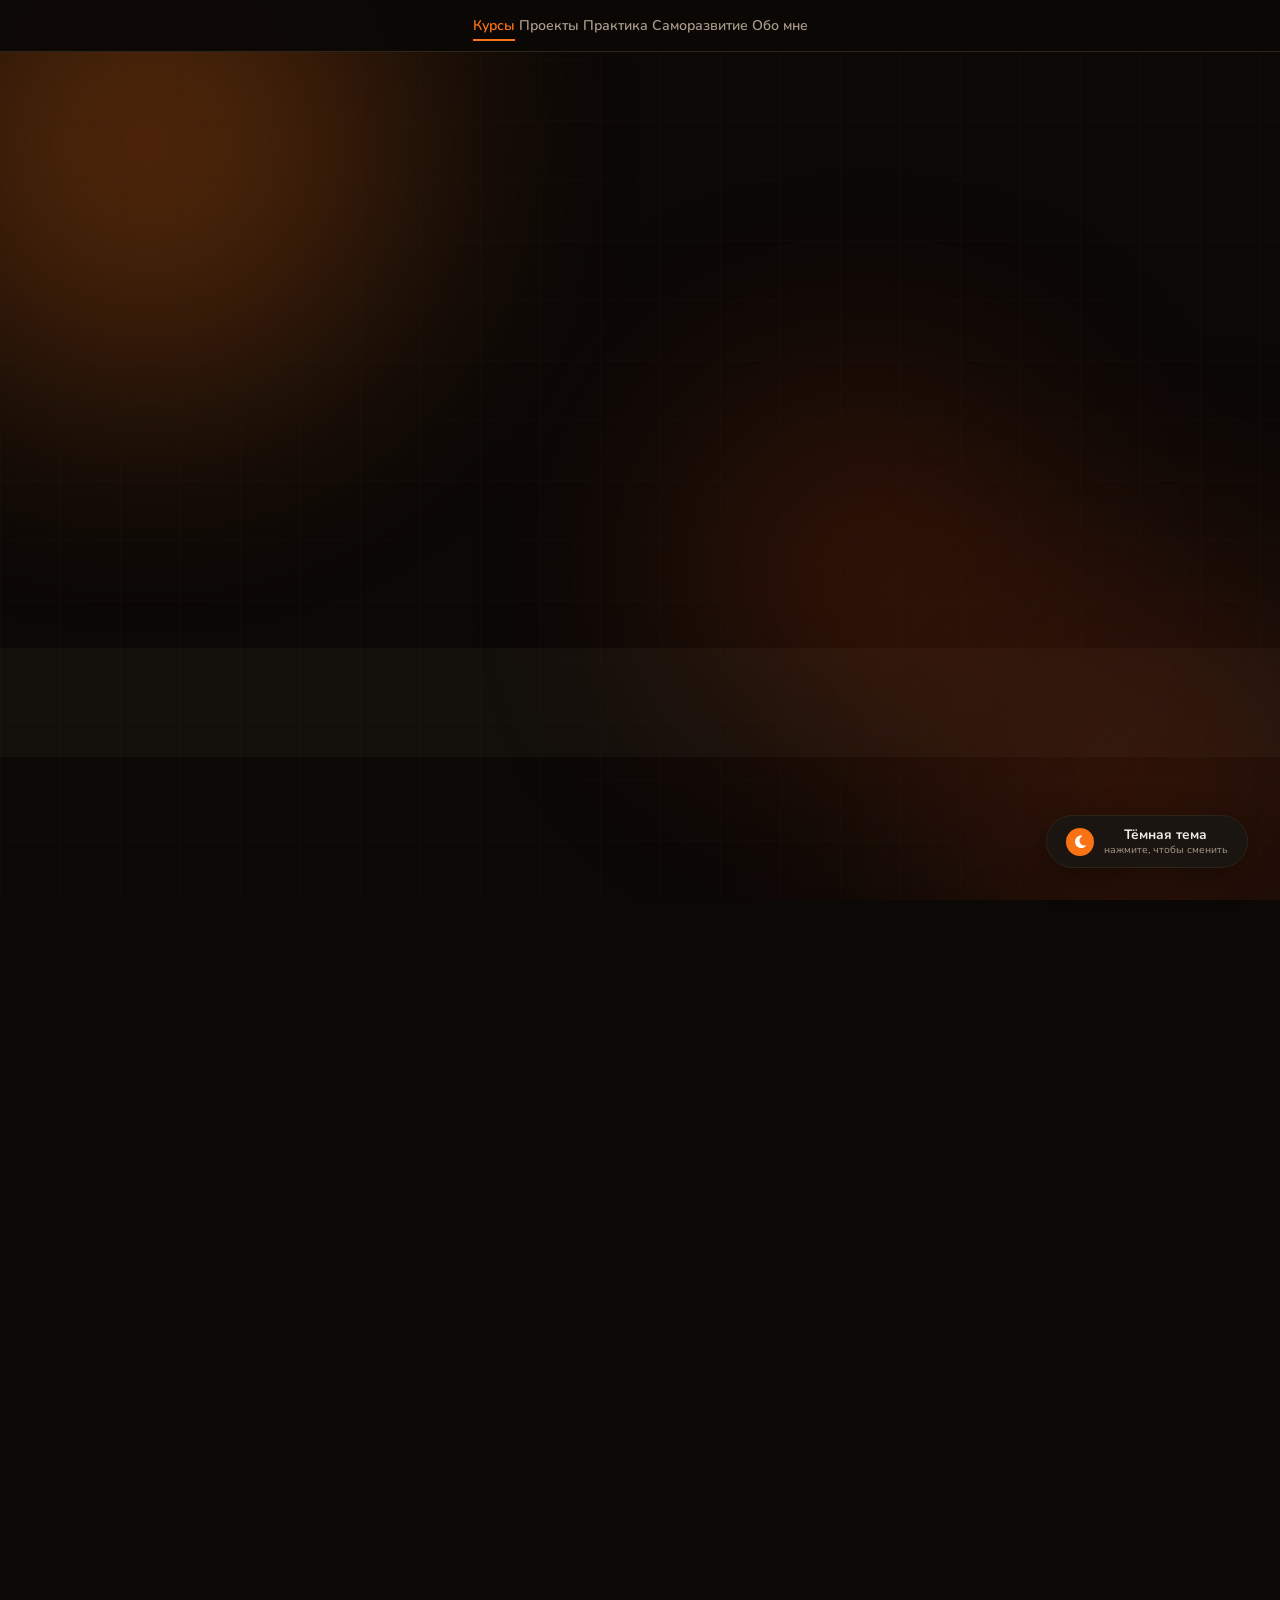
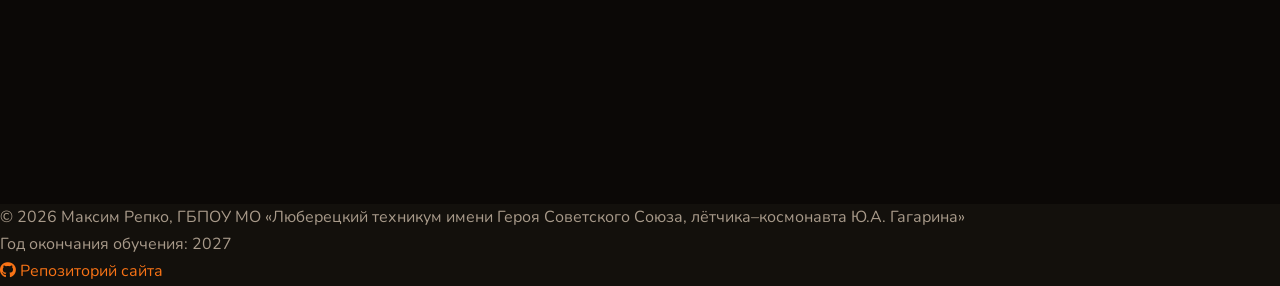
==== index.html @ 575819b9 "website data added idk" ====
<!doctype html>
<html lang="ru" data-theme="dark">
    <head>
        <meta charset="UTF-8" />
        <meta name="viewport" content="width=device-width, initial-scale=1.0" />
        <title>Максим Репко — Программист | Портфолио</title>
        <meta
            name="description"
            content="Портфолио студента-программиста Репко Максима. C/C++, Python, Java, Haxe, SQL, Docker. Проекты, курсы, практика, саморазвитие."
        />
        <link rel="preconnect" href="https://fonts.googleapis.com" />
        <link
            href="https://fonts.googleapis.com/css2?family=JetBrains+Mono:wght@400;700&family=Nunito:wght@300;400;600;700;900&display=swap"
            rel="stylesheet"
        />
        <link
            rel="stylesheet"
            href="https://cdnjs.cloudflare.com/ajax/libs/font-awesome/6.5.1/css/all.min.css"
        />
        <link href="website-data/css/styles.css" rel="stylesheet" />
        <script src="https://cdn.tailwindcss.com"></script>
        <script>
            tailwind.config = {
                theme: {
                    extend: {
                        fontFamily: {
                            display: ["Nunito", "sans-serif"],
                            mono: ["JetBrains Mono", "monospace"],
                        },
                    },
                },
            };
        </script>
        <script defer src="Website-data/js/script.js"></script>
    </head>
    <body>
        <div class="bg-blobs">
            <div class="blob"></div>
            <div class="blob"></div>
            <div class="blob"></div>
        </div>
        <div class="grid-pattern"></div>

        <button class="theme-fab" id="themeFab" aria-label="Переключить тему">
            <span class="theme-icon" id="themeIcon"
                ><i class="fa-solid fa-moon"></i
            ></span>
            <span class="theme-label">
                Тёмная тема
                <span class="theme-label-small" id="themeHint"
                    >нажмите, чтобы сменить</span
                >
            </span>
        </button>

        <button class="hamburger" id="hamburger" aria-label="Открыть меню">
            <span></span><span></span><span></span>
        </button>

        <div class="mobile-menu-overlay" id="menuOverlay"></div>

        <div class="mobile-menu" id="mobileMenu">
            <a
                href="#courses"
                class="mobile-nav-link active"
                data-section="courses"
                >Курсы</a
            >
            <a href="#projects" class="mobile-nav-link" data-section="projects"
                >Проекты</a
            >
            <a href="#practice" class="mobile-nav-link" data-section="practice"
                >Практика</a
            >
            <a href="#selfdev" class="mobile-nav-link" data-section="selfdev"
                >Саморазвитие</a
            >
            <a href="#about" class="mobile-nav-link" data-section="about"
                >Обо мне</a
            >
        </div>

        <nav class="navbar" id="navbar">
            <div class="navbar-inner">
                <div class="flex gap-8" id="navLinks">
                    <a
                        href="#courses"
                        class="nav-link active"
                        data-section="courses"
                        >Курсы</a
                    >
                    <a href="#projects" class="nav-link" data-section="projects"
                        >Проекты</a
                    >
                    <a href="#practice" class="nav-link" data-section="practice"
                        >Практика</a
                    >
                    <a href="#selfdev" class="nav-link" data-section="selfdev"
                        >Саморазвитие</a
                    >
                    <a href="#about" class="nav-link" data-section="about"
                        >Обо мне</a
                    >
                </div>
            </div>
        </nav>

        <header class="hero-section" id="heroSection">
            <div
                class="max-w-6xl mx-auto px-4 pt-16 pb-20 flex flex-col md:flex-row items-center gap-10"
            >
                <div class="fade-up flex-shrink-0">
                    <div class="avatar-ring">
                        <img
                            src="website-data/images/chud.jpg"
                            alt="Максим Репко"
                            loading="lazy"
                        />
                    </div>
                </div>
                <div class="flex-1 text-center md:text-left">
                    <h1 class="hero-title fade-up fade-up-d1"
                        <br />Максим Юрьевич<br />Репко
                    </h1>
                    <p class="hero-spec mt-3 fade-up fade-up-d2">
                        C/C++ &bull; Python &bull; Java &bull; Haxe &bull; SQL
                        &bull; Docker
                    </p>
                    <p class="hero-pitch mt-4 fade-up fade-up-d3">
                        Разрабатываю производительные кроссплатформенные приложения, игры, инструменты для разработки и повышения продуктивности, а также веб-сайты.
                    </p>
                    <div
                        class="flex flex-wrap gap-4 mt-6 justify-center md:justify-start fade-up fade-up-d4"
                    >
                        <a href="#projects" class="btn-accent"
                            ><i class="fa-solid fa-code"></i> Смотреть
                            проекты</a
                        >
                        <a href="#selfdev" class="btn-outline"
                            ><i class="fa-solid fa-road"></i> Изучить навыки</a
                        >
                    </div>
                </div>
            </div>
        </header>

        <main class="relative z-10">
            <section id="courses" class="max-w-6xl mx-auto px-4 py-20">
                <h2 class="section-title fade-up">Курсы и сертификаты</h2>
                <p class="section-sub fade-up">
                    Пройденные образовательные программы и полученные навыки
                </p>
                <div
                    class="flex flex-wrap gap-2 mt-8 mb-8 fade-up"
                    id="courseFilters"
                ></div>
                <div
                    class="grid grid-cols-1 sm:grid-cols-2 lg:grid-cols-3 gap-6"
                    id="coursesGrid"
                ></div>
            </section>

            <section id="projects" class="py-20" style="background: var(--bg2)">
                <div class="max-w-6xl mx-auto px-4">
                    <h2 class="section-title fade-up">Проекты</h2>
                    <p class="section-sub fade-up">
                        Учебные и практические проекты, сгруппированные по
                        междисциплинарным курсам
                    </p>
                    <div id="projectsContainer" class="mt-12"></div>
                </div>
            </section>

            <section id="practice" class="max-w-6xl mx-auto px-4 py-20">
                <h2 class="section-title fade-up">Практика</h2>
                <p class="section-sub fade-up">
                    Коммерческий опыт и производственная практика
                </p>
                <div class="mt-10 grid gap-8">
                    <div class="card p-6 fade-up">
                        <div class="flex items-center gap-3 mb-4">
                            <div
                                class="w-10 h-10 rounded-lg flex items-center justify-center"
                                style="background: var(--glow)"
                            >
                                <i
                                    class="fa-solid fa-money-bill-trend-up"
                                    style="color: var(--accent)"
                                ></i>
                            </div>
                            <h3 class="text-lg font-bold">
                                Коммерческие проекты
                            </h3>
                        </div>
                        <p
                            style="color: var(--fg2)"
                            class="text-sm leading-relaxed"
                        >
                            Участие в разработке для небольших
                            заказчиков: автоматизация, создание простых веб-сайтов,
                            решение проблем в существующих проектах.
                        </p>
                    </div>
                    <div class="novella-card fade-up">
                        <div class="relative z-10">
                            <div class="flex items-center gap-3 mb-4">
                                <div
                                    class="w-10 h-10 rounded-lg flex items-center justify-center"
                                    style="background: var(--glow)"
                                >
                                    <i
                                        class="fa-solid fa-book-open"
                                        style="color: var(--accent)"
                                    ></i>
                                </div>
                                <h3 class="text-lg font-bold">
                                    Производственная практика
                                </h3>
                            </div>
                            <p
                                style="color: var(--fg2)"
                                class="text-sm leading-relaxed mb-4"
                            >
                                Мне тут лгать, или правду говорить что я
                                по 5 и более часов бумажки перебирал???
                            </p>
                            <div class="flex flex-wrap gap-2 mb-5">
                                <span class="tool-tag">Docker</span
                                ><span class="tool-tag">Linux</span
                                ><span class="tool-tag">Python</span
                                ><span class="tool-tag">SQL</span
                                ><span class="tool-tag">Git</span
                                ><span class="tool-tag">systemd</span>
                            </div>
                            <div
                                class="grid grid-cols-2 sm:grid-cols-4 gap-3 mb-6"
                            >
                                <img
                                    src="website-data/images/leak.jpg"
                                    alt="Практика — фото 1"
                                    class="rounded-lg w-full aspect-video object-cover border"
                                    style="border-color: var(--border)"
                                    loading="lazy"
                                />
                                <img
                                    src="website-data/images/leak.jpg"
                                    alt="Практика — фото 2"
                                    class="rounded-lg w-full aspect-video object-cover border"
                                    style="border-color: var(--border)"
                                    loading="lazy"
                                />
                                <img
                                    src="website-data/images/leak.jpg"
                                    alt="Практика — фото 3"
                                    class="rounded-lg w-full aspect-video object-cover border"
                                    style="border-color: var(--border)"
                                    loading="lazy"
                                />
                                <img
                                    src="website-data/images/leak.jpg"
                                    alt="Практика — фото 4"
                                    class="rounded-lg w-full aspect-video object-cover border"
                                    style="border-color: var(--border)"
                                    loading="lazy"
                                />
                            </div>
                            <div
                                class="p-4 rounded-xl mb-5"
                                style="
                                    background: var(--bg);
                                    border: 1px solid var(--border);
                                "
                            >
                                <h4 class="font-bold text-sm mb-2">
                                    <i
                                        class="fa-solid fa-lightbulb mr-2"
                                        style="color: var(--accent)"
                                    ></i
                                    >Рефлексия
                                </h4>
                                <p
                                    style="color: var(--fg2)"
                                    class="text-sm leading-relaxed"
                                >
                                    Я хрен его знает что мне делать с этим чудом
                                </p>
                            </div>
                            <a
                                href="#"
                                class="btn-accent"
                                onclick="
                                    showToast(
                                        'Ссылка на интерактивную новеллу будет доступна после публикации',
                                    );
                                    return false;
                                "
                            >
                                <i class="fa-solid fa-gamepad"></i> Открыть
                                интерактивную новеллу
                            </a>
                        </div>
                    </div>
                </div>
            </section>

            <section id="selfdev" class="py-20" style="background: var(--bg2)">
                <div class="max-w-6xl mx-auto px-4">
                    <h2 class="section-title fade-up">Саморазвитие</h2>
                    <p class="section-sub fade-up">
                        Направления развития и изученные технологии
                    </p>
                    <div
                        class="mt-8 grid grid-cols-1 md:grid-cols-2 lg:grid-cols-3 gap-8"
                        id="roadmapGrid"
                    ></div>
                    <div class="mt-20">
                        <h3 class="text-xl font-bold fade-up mb-2">
                            Жизненный цикл разработки ПО (SDLC)
                        </h3>
                        <p
                            class="text-sm mb-8 fade-up"
                            style="color: var(--fg2)"
                        >
                            Нажмите на этап, чтобы увидеть описание и
                            используемые инструменты
                        </p>
                        <div class="sdlc-timeline" id="sdlcTimeline"></div>
                    </div>
                </div>
            </section>

            <section id="about" class="max-w-6xl mx-auto px-4 py-20">
                <h2 class="section-title fade-up">Обо мне</h2>
                <p class="section-sub fade-up">
                    Профессиональная биография и контакты
                </p>
                <div class="mt-10 grid grid-cols-1 lg:grid-cols-3 gap-8">
                    <div class="lg:col-span-2 card p-6 fade-up">
                        <h3 class="font-bold text-lg mb-4">
                            <i
                                class="fa-solid fa-user-graduate mr-2"
                                style="color: var(--accent)"
                            ></i
                            >Биография
                        </h3>
                        <p
                            style="color: var(--fg2)"
                            class="text-sm leading-relaxed mb-4"
                        >
                            Учусь в ГБПОУ МО «Люберецкий техникум имени Героя
                            Советского Союза, лётчика–космонавта Ю.А. Гагарина»
                            по специальности 09.02.07 «Информационные системы и
                            программирование». Ожидаемый год окончания — 2027.
                        </p>
                        <p
                            style="color: var(--fg2)"
                            class="text-sm leading-relaxed mb-4"
                        >
                            В основном занимаюсь системным программированием,
                            созданем интерфейсов, автоматизацей, разработкой игр,
                            и созданием модификаций для игр.
                            Основная ОС Windows, но имеется опыт использования ОС на
                            базе ядра Linux, опыт разработки для отечестванных и иностранных
                            дистрибутивов ОС Linux, а также опыт разработки для ОС Android.
                        </p>
                    </div>
                    <div class="flex flex-col gap-3 fade-up">
                        <a
                            href="https://github.com/kireeshki"
                            target="_blank"
                            rel="noopener"
                            class="card-interactive p-4 flex items-center gap-3"
                        >
                            <i
                                class="fa-brands fa-github text-xl"
                                style="color: var(--accent)"
                            ></i>
                            <div>
                                <div class="text-sm font-bold">GitHub</div>
                                <div class="text-xs" style="color: var(--fg2)">
                                    Репозитории и активность
                                </div>
                            </div>
                        </a>
                        <a
                            href="https://t.me/"
                            target="_blank"
                            rel="noopener"
                            class="card-interactive p-4 flex items-center gap-3"
                        >
                            <i
                                class="fa-brands fa-telegram text-xl"
                                style="color: var(--accent)"
                            ></i>
                            <div>
                                <div class="text-sm font-bold">Telegram</div>
                                <div class="text-xs" style="color: var(--fg2)">
                                    По различным вопросам
                                </div>
                            </div>
                        </a>
                    </div>
                </div>
                <div class="mt-8 grid grid-cols-1 md:grid-cols-3 gap-6">
                    <div class="card p-6 fade-up">
                        <h3
                            class="font-bold text-sm mb-4"
                            style="color: var(--accent)"
                        >
                            <i class="fa-solid fa-code mr-2"></i>Языки
                            программирования
                        </h3>
                        <div class="flex flex-wrap gap-2" id="langSkills"></div>
                    </div>
                    <div class="card p-6 fade-up">
                        <h3
                            class="font-bold text-sm mb-4"
                            style="color: var(--accent)"
                        >
                            <i class="fa-solid fa-wrench mr-2"></i>Инструменты
                        </h3>
                        <div class="flex flex-wrap gap-2" id="toolSkills"></div>
                    </div>
                    <div class="card p-6 fade-up">
                        <h3
                            class="font-bold text-sm mb-4"
                            style="color: var(--accent)"
                        >
                            <i class="fa-solid fa-brain mr-2"></i>Soft Skills
                        </h3>
                        <div class="flex flex-wrap gap-2" id="softSkills"></div>
                    </div>
                </div>
            </section>
        </main>

        <footer
            class="relative z-10 border-t"
            style="border-color: var(--border); background: var(--bg2)"
        >
            <div class="max-w-6xl mx-auto px-4 py-8">
                <div
                    class="flex flex-col md:flex-row items-center justify-between gap-4 text-sm"
                    style="color: var(--fg2)"
                >
                    <div class="text-center md:text-left">
                        <p>
                            &copy; 2026 Максим Репко, ГБПОУ МО «Люберецкий
                            техникум имени Героя Советского Союза,
                            лётчика–космонавта Ю.А. Гагарина»
                        </p>
                        <p class="mt-1">Год окончания обучения: 2027</p>
                    </div>
                    <a
                        href="https://github.com/kireeshki/resume"
                        target="_blank"
                        rel="noopener"
                        class="flex items-center gap-2"
                    >
                        <i class="fa-brands fa-github"></i> Репозиторий сайта
                    </a>
                </div>
            </div>
        </footer>

        <div class="modal-overlay" id="certModal">
            <button class="modal-close" aria-label="Закрыть">&times;</button>
            <img id="certModalImg" src="" alt="Сертификат" />
        </div>
        <div class="toast" id="toast"></div>
    </body>
</html>
---- website-data/css/styles.css ----
[data-theme="dark"] {
    --bg: #0b0806;
    --bg2: #13100c;
    --card: #1a1510;
    --card-h: #221b14;
    --border: #2e2418;
    --fg: #f0ebe4;
    --fg2: #a89a8a;
    --accent: #f97316;
    --accent2: #ea580c;
    --accent-dim: #9a3412;
    --glow: rgba(249, 115, 22, 0.1);
    --nav-bg: rgba(11, 8, 6, 0.95);
}
[data-theme="light"] {
    --bg: #faf7f3;
    --bg2: #f0ebe4;
    --card: #ffffff;
    --card-h: #fdf8f3;
    --border: #e0d5c8;
    --fg: #1a1410;
    --fg2: #6b5d4f;
    --accent: #ea580c;
    --accent2: #c2410c;
    --accent-dim: #9a3412;
    --glow: rgba(234, 88, 12, 0.07);
    --nav-bg: rgba(250, 247, 243, 0.96);
}

* {
    margin: 0;
    padding: 0;
    box-sizing: border-box;
}
html {
    scroll-behavior: smooth;
    scroll-padding-top: 52px;
}
body {
    font-family: "Nunito", sans-serif;
    background: var(--bg);
    color: var(--fg);
    overflow-x: hidden;
    line-height: 1.7;
}
::selection {
    background: var(--accent);
    color: #fff;
}
::-webkit-scrollbar {
    width: 8px;
}
::-webkit-scrollbar-track {
    background: var(--bg2);
}
::-webkit-scrollbar-thumb {
    background: var(--accent2);
    border-radius: 4px;
}

.bg-blobs {
    position: fixed;
    inset: 0;
    z-index: 0;
    pointer-events: none;
    overflow: hidden;
}
.bg-blobs .blob {
    position: absolute;
    border-radius: 50%;
    filter: blur(130px);
    opacity: 0.3;
    animation: blobMove 22s ease-in-out infinite alternate;
}
.bg-blobs .blob:nth-child(1) {
    width: 500px;
    height: 500px;
    background: #f97316;
    top: -12%;
    left: -8%;
    animation-duration: 24s;
}
.bg-blobs .blob:nth-child(2) {
    width: 420px;
    height: 420px;
    background: #9a3412;
    bottom: -10%;
    right: -6%;
    animation-duration: 19s;
    animation-delay: -6s;
}
.bg-blobs .blob:nth-child(3) {
    width: 320px;
    height: 320px;
    background: #c2410c;
    top: 45%;
    left: 55%;
    animation-duration: 26s;
    animation-delay: -12s;
}
@keyframes blobMove {
    0% {
        transform: translate(0, 0) scale(1);
    }
    33% {
        transform: translate(55px, -35px) scale(1.08);
    }
    66% {
        transform: translate(-25px, 45px) scale(0.92);
    }
    100% {
        transform: translate(15px, -15px) scale(1.03);
    }
}
.grid-pattern {
    position: fixed;
    inset: 0;
    z-index: 0;
    pointer-events: none;
    background-image:
        linear-gradient(var(--border) 1px, transparent 1px),
        linear-gradient(90deg, var(--border) 1px, transparent 1px);
    background-size: 60px 60px;
    opacity: 0.15;
}

.navbar {
    position: sticky;
    top: 0;
    z-index: 100;
    background: var(--nav-bg);
    backdrop-filter: blur(16px);
    -webkit-backdrop-filter: blur(16px);
    border-bottom: 1px solid var(--border);
    transition: box-shadow 0.3s;
    height: 52px;
}
.navbar.scrolled {
    box-shadow: 0 4px 30px rgba(0, 0, 0, 0.3);
}
.navbar-inner {
    max-width: 72rem;
    margin: 0 auto;
    padding: 0 1rem;
    height: 100%;
    display: flex;
    align-items: center;
    justify-content: center;
}
.nav-link {
    position: relative;
    color: var(--fg2);
    font-weight: 600;
    font-size: 0.88rem;
    text-decoration: none;
    padding: 0.35rem 0;
    transition: color 0.25s;
}
.nav-link::after {
    content: "";
    position: absolute;
    bottom: 0;
    left: 0;
    width: 0;
    height: 2px;
    background: var(--accent);
    transition: width 0.3s;
}
.nav-link:hover,
.nav-link.active {
    color: var(--accent);
}
.nav-link:hover::after,
.nav-link.active::after {
    width: 100%;
}

.hamburger {
    display: none;
    position: fixed;
    top: 0.7rem;
    right: 1rem;
    z-index: 110;
    flex-direction: column;
    gap: 5px;
    cursor: pointer;
    padding: 6px;
    background: var(--card);
    border: 1px solid var(--border);
    border-radius: 8px;
}
.hamburger span {
    display: block;
    width: 20px;
    height: 2px;
    background: var(--fg);
    transition: all 0.3s;
    border-radius: 2px;
}
.hamburger.open span:nth-child(1) {
    transform: rotate(45deg) translate(5px, 5px);
}
.hamburger.open span:nth-child(2) {
    opacity: 0;
}
.hamburger.open span:nth-child(3) {
    transform: rotate(-45deg) translate(5px, -5px);
}

.mobile-menu-overlay {
    display: none;
    position: fixed;
    inset: 0;
    z-index: 105;
    background: rgba(0, 0, 0, 0.6);
    opacity: 0;
    transition: opacity 0.3s;
}
.mobile-menu-overlay.show {
    opacity: 1;
}

.mobile-menu {
    display: none;
    position: fixed;
    top: 0;
    right: 0;
    bottom: 0;
    width: min(280px, 80vw);
    z-index: 108;
    background: var(--bg);
    border-left: 1px solid var(--border);
    padding: 4.5rem 1.5rem 2rem;
    transform: translateX(100%);
    transition: transform 0.35s cubic-bezier(0.4, 0, 0.2, 1);
    overflow-y: auto;
}
.mobile-menu.open {
    transform: translateX(0);
}
.mobile-menu .mobile-nav-link {
    display: block;
    color: var(--fg2);
    font-weight: 700;
    font-size: 1.05rem;
    text-decoration: none;
    padding: 0.75rem 0;
    border-bottom: 1px solid var(--border);
    transition:
        color 0.2s,
        padding-left 0.2s;
}
.mobile-menu .mobile-nav-link:hover,
.mobile-menu .mobile-nav-link.active {
    color: var(--accent);
    padding-left: 0.5rem;
}

@media (max-width: 768px) {
    .navbar {
        height: 0;
        border-bottom: none;
    }
    .navbar-inner {
        display: none;
    }
    .hamburger {
        display: flex;
    }
    .mobile-menu-overlay {
        display: block;
        pointer-events: none;
    }
    .mobile-menu-overlay.show {
        pointer-events: auto;
    }
    .mobile-menu {
        display: block;
    }
    html {
        scroll-padding-top: 0;
    }
}

.hero-section {
    position: relative;
    z-index: 1;
}
.avatar-ring {
    width: 180px;
    height: 180px;
    border-radius: 50%;
    padding: 4px;
    background: conic-gradient(
        var(--accent),
        var(--accent2),
        var(--accent-dim),
        var(--accent)
    );
    box-shadow:
        0 0 40px var(--glow),
        0 0 80px var(--glow);
}
.avatar-ring img {
    width: 100%;
    height: 100%;
    border-radius: 50%;
    object-fit: cover;
    border: 4px solid var(--bg);
}
.hero-title {
    font-size: clamp(2rem, 5vw, 3.5rem);
    font-weight: 900;
    line-height: 1.15;
    letter-spacing: -0.02em;
}
.hero-spec {
    font-family: "JetBrains Mono", monospace;
    font-size: clamp(0.85rem, 2vw, 1.1rem);
    color: var(--accent);
    font-weight: 700;
}
.hero-pitch {
    color: var(--fg2);
    font-size: clamp(0.95rem, 1.8vw, 1.15rem);
    max-width: 680px;
}
.fade-up {
    opacity: 0;
    transform: translateY(30px);
    transition:
        opacity 0.7s ease,
        transform 0.7s ease;
}
.fade-up.visible {
    opacity: 1;
    transform: translateY(0);
}
.fade-up-d1 {
    transition-delay: 0.1s;
}
.fade-up-d2 {
    transition-delay: 0.25s;
}
.fade-up-d3 {
    transition-delay: 0.4s;
}
.fade-up-d4 {
    transition-delay: 0.55s;
}

.btn-accent {
    display: inline-flex;
    align-items: center;
    gap: 0.5rem;
    background: var(--accent);
    color: #fff;
    font-weight: 700;
    padding: 0.75rem 1.75rem;
    border-radius: 10px;
    border: none;
    cursor: pointer;
    font-size: 1rem;
    text-decoration: none;
    transition:
        transform 0.2s,
        box-shadow 0.2s,
        background 0.2s;
    font-family: inherit;
}
.btn-accent:hover {
    transform: translateY(-2px);
    box-shadow: 0 8px 30px rgba(249, 115, 22, 0.35);
    background: var(--accent2);
}
.btn-outline {
    display: inline-flex;
    align-items: center;
    gap: 0.5rem;
    background: transparent;
    color: var(--accent);
    font-weight: 700;
    padding: 0.75rem 1.75rem;
    border-radius: 10px;
    border: 2px solid var(--accent);
    cursor: pointer;
    font-size: 1rem;
    text-decoration: none;
    transition: all 0.2s;
    font-family: inherit;
}
.btn-outline:hover {
    background: var(--accent);
    color: #fff;
    transform: translateY(-2px);
}

.section-title {
    font-size: clamp(1.6rem, 4vw, 2.5rem);
    font-weight: 900;
    position: relative;
    display: inline-block;
}
.section-title::after {
    content: "";
    position: absolute;
    bottom: -6px;
    left: 0;
    width: 60px;
    height: 4px;
    background: var(--accent);
    border-radius: 2px;
}
.section-sub {
    color: var(--fg2);
    font-size: 1.05rem;
    margin-top: 0.75rem;
}

.card {
    background: var(--card);
    border: 1px solid var(--border);
    border-radius: 14px;
    overflow: hidden;
}
.card-interactive {
    background: var(--card);
    border: 1px solid var(--border);
    border-radius: 14px;
    overflow: hidden;
    transition:
        transform 0.3s,
        box-shadow 0.3s,
        border-color 0.3s;
}
.card-interactive:hover {
    transform: translateY(-3px);
    box-shadow: 0 10px 35px rgba(0, 0, 0, 0.22);
    border-color: var(--accent);
}

.filter-btn {
    padding: 0.45rem 1.1rem;
    border-radius: 20px;
    border: 1px solid var(--border);
    background: transparent;
    color: var(--fg2);
    cursor: pointer;
    font-family: inherit;
    font-size: 0.85rem;
    font-weight: 600;
    transition: all 0.25s;
}
.filter-btn:hover {
    border-color: var(--accent);
    color: var(--accent);
}
.filter-btn.active {
    background: var(--accent);
    color: #fff;
    border-color: var(--accent);
}

.mdk-section {
    border-left: 3px solid var(--accent);
    padding-left: 1.25rem;
    margin-bottom: 2.5rem;
}
.mdk-label {
    font-family: "JetBrains Mono", monospace;
    font-size: 0.8rem;
    color: var(--accent);
    font-weight: 700;
    text-transform: uppercase;
    letter-spacing: 0.05em;
    margin-bottom: 0.5rem;
}

.sdlc-timeline {
    position: relative;
    padding-left: 2.5rem;
}
.sdlc-timeline::before {
    content: "";
    position: absolute;
    left: 14px;
    top: 0;
    bottom: 0;
    width: 3px;
    background: linear-gradient(
        to bottom,
        var(--accent),
        var(--accent2),
        var(--accent-dim),
        var(--accent)
    );
    border-radius: 3px;
}
.sdlc-item {
    position: relative;
    margin-bottom: 1.5rem;
}
.sdlc-dot {
    position: absolute;
    left: -2.5rem;
    top: 6px;
    width: 30px;
    height: 30px;
    border-radius: 50%;
    background: var(--bg);
    border: 3px solid var(--accent);
    display: flex;
    align-items: center;
    justify-content: center;
    font-size: 0.7rem;
    color: var(--accent);
    font-weight: 900;
    transition: all 0.3s;
    z-index: 2;
    font-family: "JetBrains Mono", monospace;
}
.sdlc-item:hover .sdlc-dot,
.sdlc-item.open .sdlc-dot {
    background: var(--accent);
    color: #fff;
    transform: scale(1.15);
}
.sdlc-header {
    cursor: pointer;
    padding: 0.75rem 1rem;
    border-radius: 10px;
    background: var(--card);
    border: 1px solid var(--border);
    transition: all 0.25s;
    display: flex;
    align-items: center;
    justify-content: space-between;
}
.sdlc-header:hover,
.sdlc-item.open .sdlc-header {
    border-color: var(--accent);
    background: var(--card-h);
}
.sdlc-header h4 {
    font-size: 1rem;
    font-weight: 700;
}
.sdlc-arrow {
    color: var(--fg2);
    transition: transform 0.3s;
    font-size: 0.8rem;
}
.sdlc-item.open .sdlc-arrow {
    transform: rotate(180deg);
    color: var(--accent);
}
.sdlc-body {
    max-height: 0;
    overflow: hidden;
    transition:
        max-height 0.4s ease,
        padding 0.3s;
    padding: 0 1rem;
}
.sdlc-item.open .sdlc-body {
    max-height: 300px;
    padding: 0.75rem 1rem 0.25rem;
}
.sdlc-body p {
    color: var(--fg2);
    font-size: 0.92rem;
    margin-bottom: 0.6rem;
}
.tool-tag {
    display: inline-block;
    padding: 0.2rem 0.6rem;
    border-radius: 6px;
    background: var(--glow);
    color: var(--accent);
    font-size: 0.78rem;
    font-weight: 600;
    margin: 0.15rem;
    font-family: "JetBrains Mono", monospace;
}

.roadmap-cat {
    margin-bottom: 2rem;
}
.roadmap-cat h4 {
    font-weight: 800;
    font-size: 1.1rem;
    margin-bottom: 0.75rem;
    display: flex;
    align-items: center;
    gap: 0.5rem;
}
.roadmap-cat h4 i {
    color: var(--accent);
}
.skill-row {
    display: flex;
    align-items: center;
    justify-content: space-between;
    padding: 0.5rem 0.75rem;
    border-radius: 8px;
    margin-bottom: 0.35rem;
    border: 1px solid var(--border);
    background: var(--bg2);
    transition: border-color 0.25s;
}
.skill-row:hover {
    border-color: var(--accent);
}
.skill-row-name {
    font-size: 0.88rem;
    font-weight: 600;
}
.level-badge {
    font-size: 0.72rem;
    font-weight: 700;
    padding: 0.15rem 0.6rem;
    border-radius: 5px;
    font-family: "JetBrains Mono", monospace;
    text-transform: uppercase;
    letter-spacing: 0.04em;
    white-space: nowrap;
}
.level-advanced {
    background: var(--accent);
    color: #fff;
}
.level-intermediate {
    background: transparent;
    color: var(--accent);
    border: 1.5px solid var(--accent);
}
.level-basic {
    background: transparent;
    color: var(--fg2);
    border: 1.5px solid var(--border);
}

.theme-fab {
    position: fixed;
    bottom: 2rem;
    right: 2rem;
    z-index: 150;
    display: flex;
    align-items: center;
    gap: 0.6rem;
    padding: 0.65rem 1.2rem;
    border-radius: 50px;
    background: var(--card);
    border: 1.5px solid var(--border);
    color: var(--fg);
    cursor: pointer;
    font-family: "Nunito", sans-serif;
    font-size: 0.85rem;
    font-weight: 700;
    box-shadow: 0 8px 30px rgba(0, 0, 0, 0.35);
    transition: all 0.3s;
    backdrop-filter: blur(12px);
    -webkit-backdrop-filter: blur(12px);
}
.theme-fab:hover {
    border-color: var(--accent);
    box-shadow: 0 8px 30px rgba(249, 115, 22, 0.2);
    transform: translateY(-2px);
}
.theme-fab .theme-icon {
    width: 28px;
    height: 28px;
    border-radius: 50%;
    display: flex;
    align-items: center;
    justify-content: center;
    font-size: 0.9rem;
    transition:
        background 0.3s,
        color 0.3s;
}
[data-theme="dark"] .theme-fab .theme-icon {
    background: var(--accent);
    color: #fff;
}
[data-theme="light"] .theme-fab .theme-icon {
    background: var(--bg2);
    color: var(--accent);
    border: 1.5px solid var(--accent);
}
.theme-fab .theme-label {
    line-height: 1.2;
}
.theme-fab .theme-label-small {
    display: block;
    font-size: 0.65rem;
    font-weight: 400;
    color: var(--fg2);
    margin-top: 1px;
}
.theme-fab::before {
    content: "";
    position: absolute;
    inset: -4px;
    border-radius: 50px;
    border: 2px solid var(--accent);
    opacity: 0;
    animation: fabPulse 2.5s ease-in-out 3;
    pointer-events: none;
}
@keyframes fabPulse {
    0% {
        opacity: 0;
        transform: scale(1);
    }
    50% {
        opacity: 0.5;
        transform: scale(1.06);
    }
    100% {
        opacity: 0;
        transform: scale(1.12);
    }
}

.modal-overlay {
    position: fixed;
    inset: 0;
    z-index: 200;
    background: rgba(0, 0, 0, 0.8);
    display: none;
    align-items: center;
    justify-content: center;
    padding: 1rem;
    backdrop-filter: blur(4px);
}
.modal-overlay.show {
    display: flex;
}
.modal-overlay img {
    max-width: 90vw;
    max-height: 85vh;
    border-radius: 12px;
    box-shadow: 0 20px 60px rgba(0, 0, 0, 0.5);
}
.modal-close {
    position: absolute;
    top: 1rem;
    right: 1.5rem;
    color: #fff;
    font-size: 2rem;
    cursor: pointer;
    background: none;
    border: none;
    transition: transform 0.2s;
}
.modal-close:hover {
    transform: scale(1.2);
}

.novella-card {
    background: linear-gradient(135deg, var(--card) 0%, var(--card-h) 100%);
    border: 1px solid var(--border);
    border-radius: 16px;
    padding: 2rem;
    position: relative;
    overflow: hidden;
}
.novella-card::before {
    content: "";
    position: absolute;
    top: -50%;
    right: -30%;
    width: 300px;
    height: 300px;
    border-radius: 50%;
    background: var(--glow);
    filter: blur(60px);
    pointer-events: none;
}

footer a {
    color: var(--accent);
    text-decoration: none;
    transition: opacity 0.2s;
}
footer a:hover {
    opacity: 0.75;
}

@media (max-width: 640px) {
    .avatar-ring {
        width: 130px;
        height: 130px;
    }
    .sdlc-timeline {
        padding-left: 2rem;
    }
    .sdlc-dot {
        left: -2rem;
        width: 24px;
        height: 24px;
        font-size: 0.6rem;
    }
    .sdlc-timeline::before {
        left: 10px;
    }
    .skill-row {
        flex-direction: column;
        align-items: flex-start;
        gap: 0.3rem;
    }
    .theme-fab {
        bottom: 1.2rem;
        right: 1.2rem;
        padding: 0.55rem 1rem;
    }
    .theme-fab .theme-label {
        display: none;
    }
}

@media (prefers-reduced-motion: reduce) {
    *,
    *::before,
    *::after {
        animation-duration: 0.01ms !important;
        transition-duration: 0.01ms !important;
    }
}

.project-media {
    width: 100%;
    aspect-ratio: 16/9;
    object-fit: cover;
    background: var(--bg2);
}
.cert-thumb {
    width: 100%;
    aspect-ratio: 3/2;
    object-fit: cover;
    border-radius: 8px;
    cursor: pointer;
    border: 1px solid var(--border);
    transition: border-color 0.3s;
}
.cert-thumb:hover {
    border-color: var(--accent);
}

.toast {
    position: fixed;
    bottom: 2rem;
    right: 2rem;
    z-index: 300;
    background: var(--card);
    border: 1px solid var(--accent);
    color: var(--fg);
    padding: 0.75rem 1.25rem;
    border-radius: 10px;
    font-size: 0.9rem;
    font-weight: 600;
    box-shadow: 0 8px 30px rgba(0, 0, 0, 0.3);
    transform: translateY(100px);
    opacity: 0;
    transition: all 0.4s ease;
}
.toast.show {
    transform: translateY(0);
    opacity: 1;
}

.course-desc {
    color: var(--fg2);
    font-size: 0.88rem;
    line-height: 1.6;
}
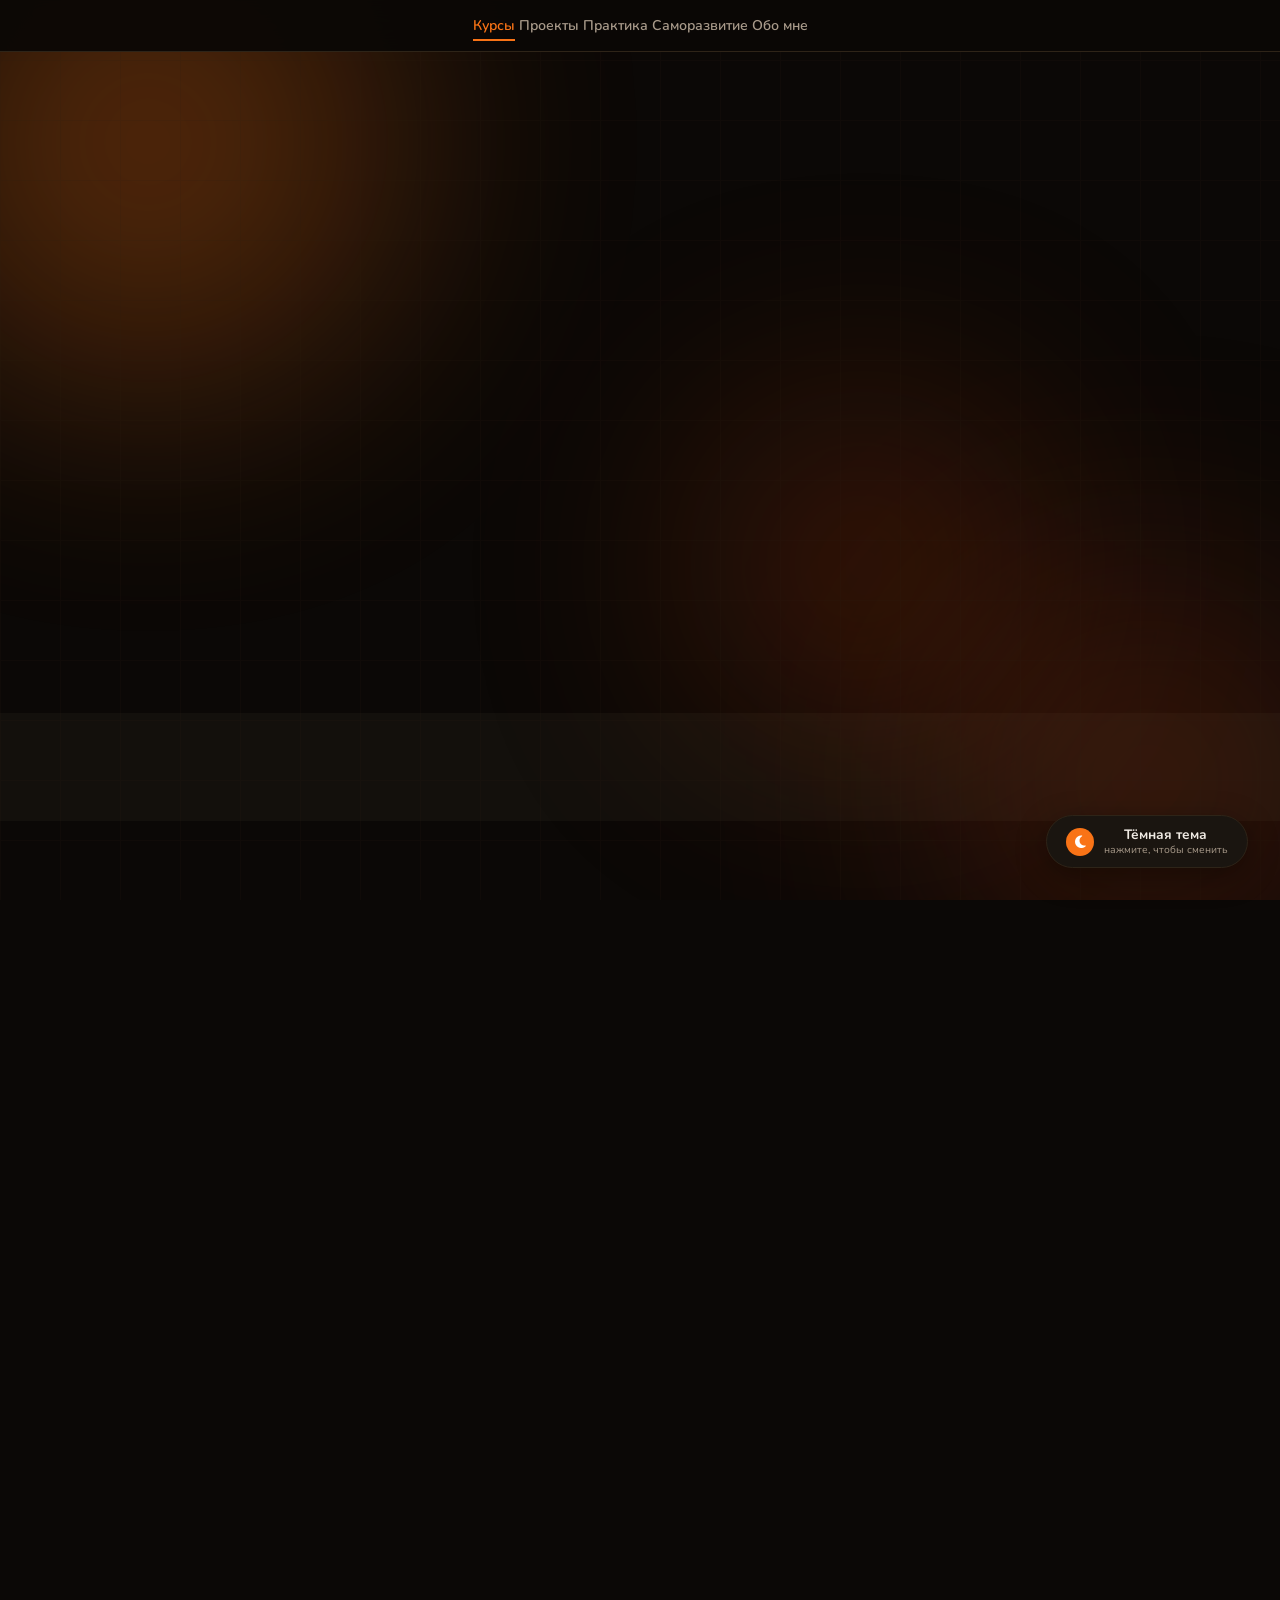
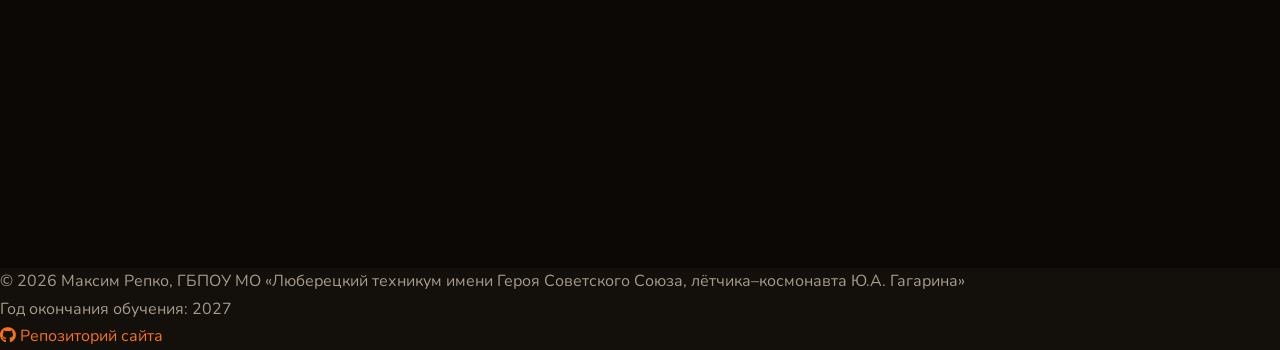
==== commit 413b32a1: "fixed html, i couldn't notice that symbol missing for weeks" ====
--- a/index.html
+++ b/index.html
@@ -119,7 +119,7 @@
                     </div>
                 </div>
                 <div class="flex-1 text-center md:text-left">
-                    <h1 class="hero-title fade-up fade-up-d1"
+                    <h1 class="hero-title fade-up fade-up-d1">
                         <br />Максим Юрьевич<br />Репко
                     </h1>
                     <p class="hero-spec mt-3 fade-up fade-up-d2">
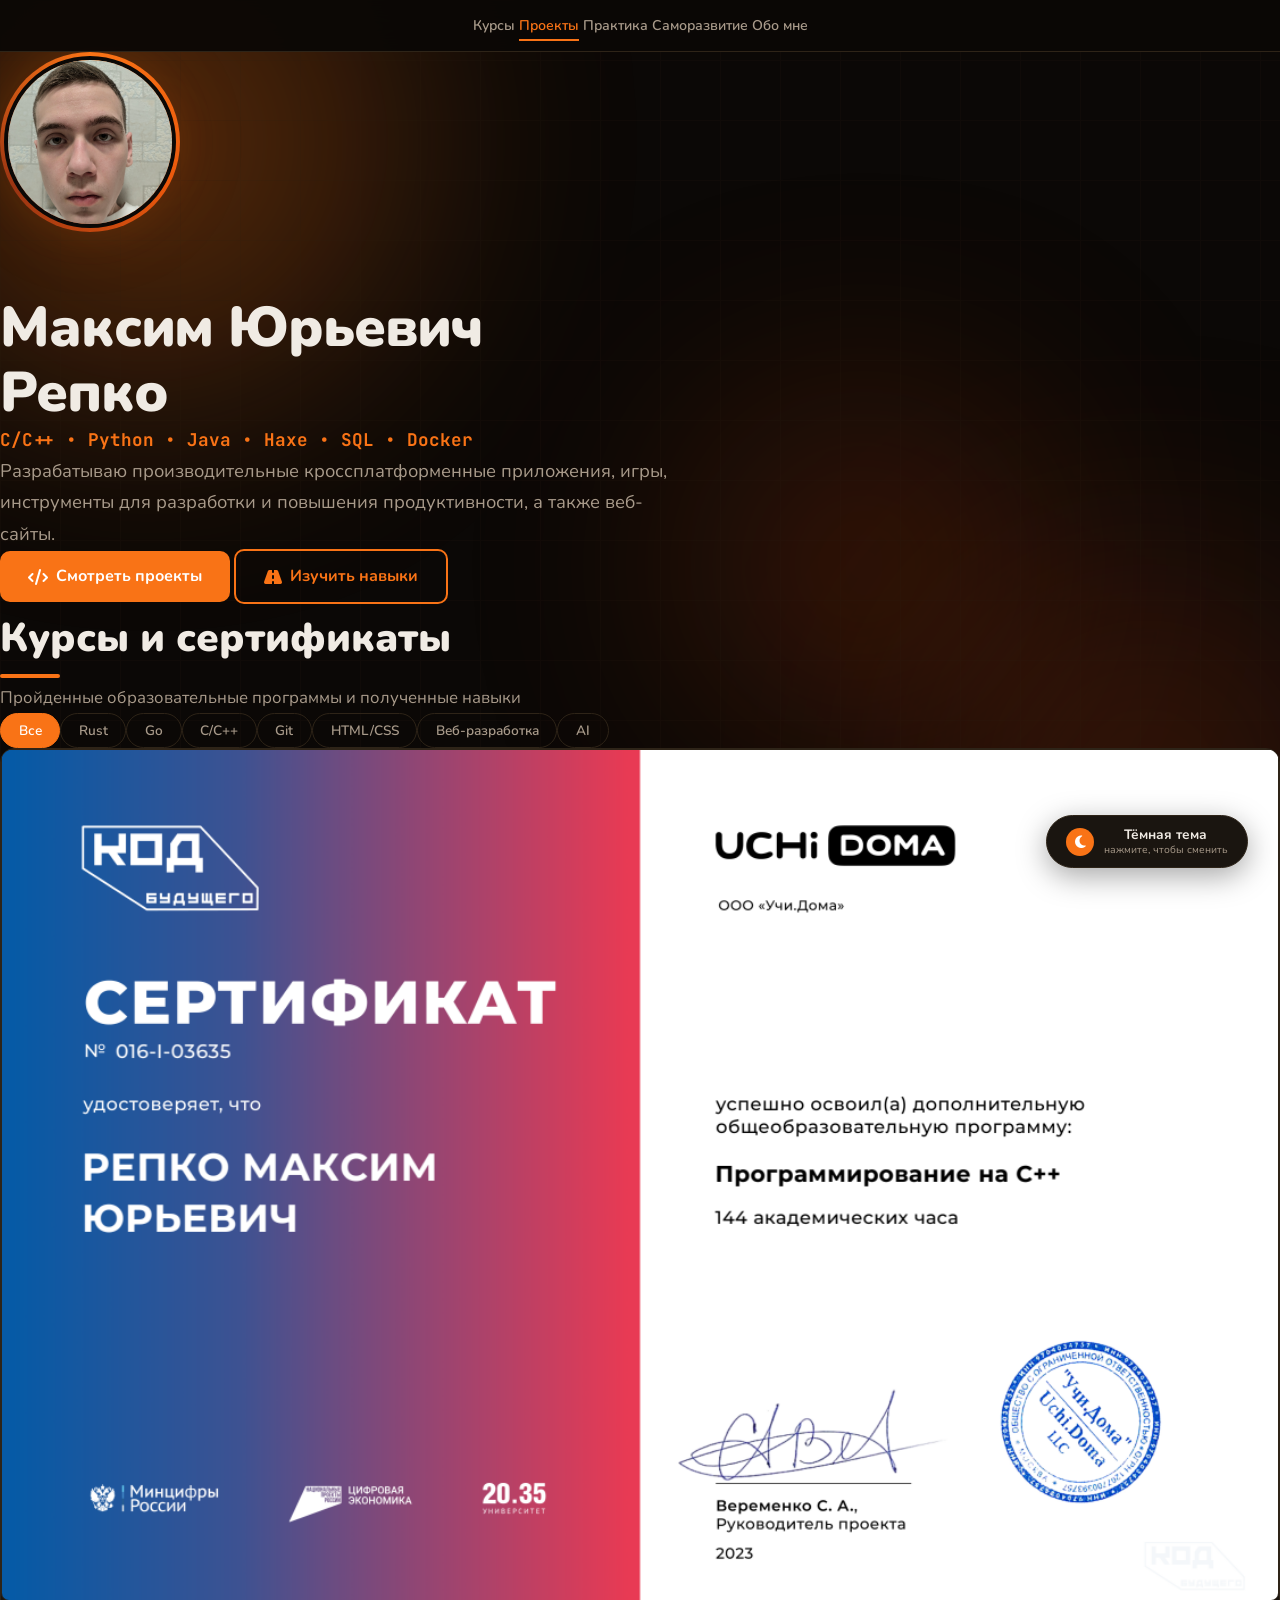
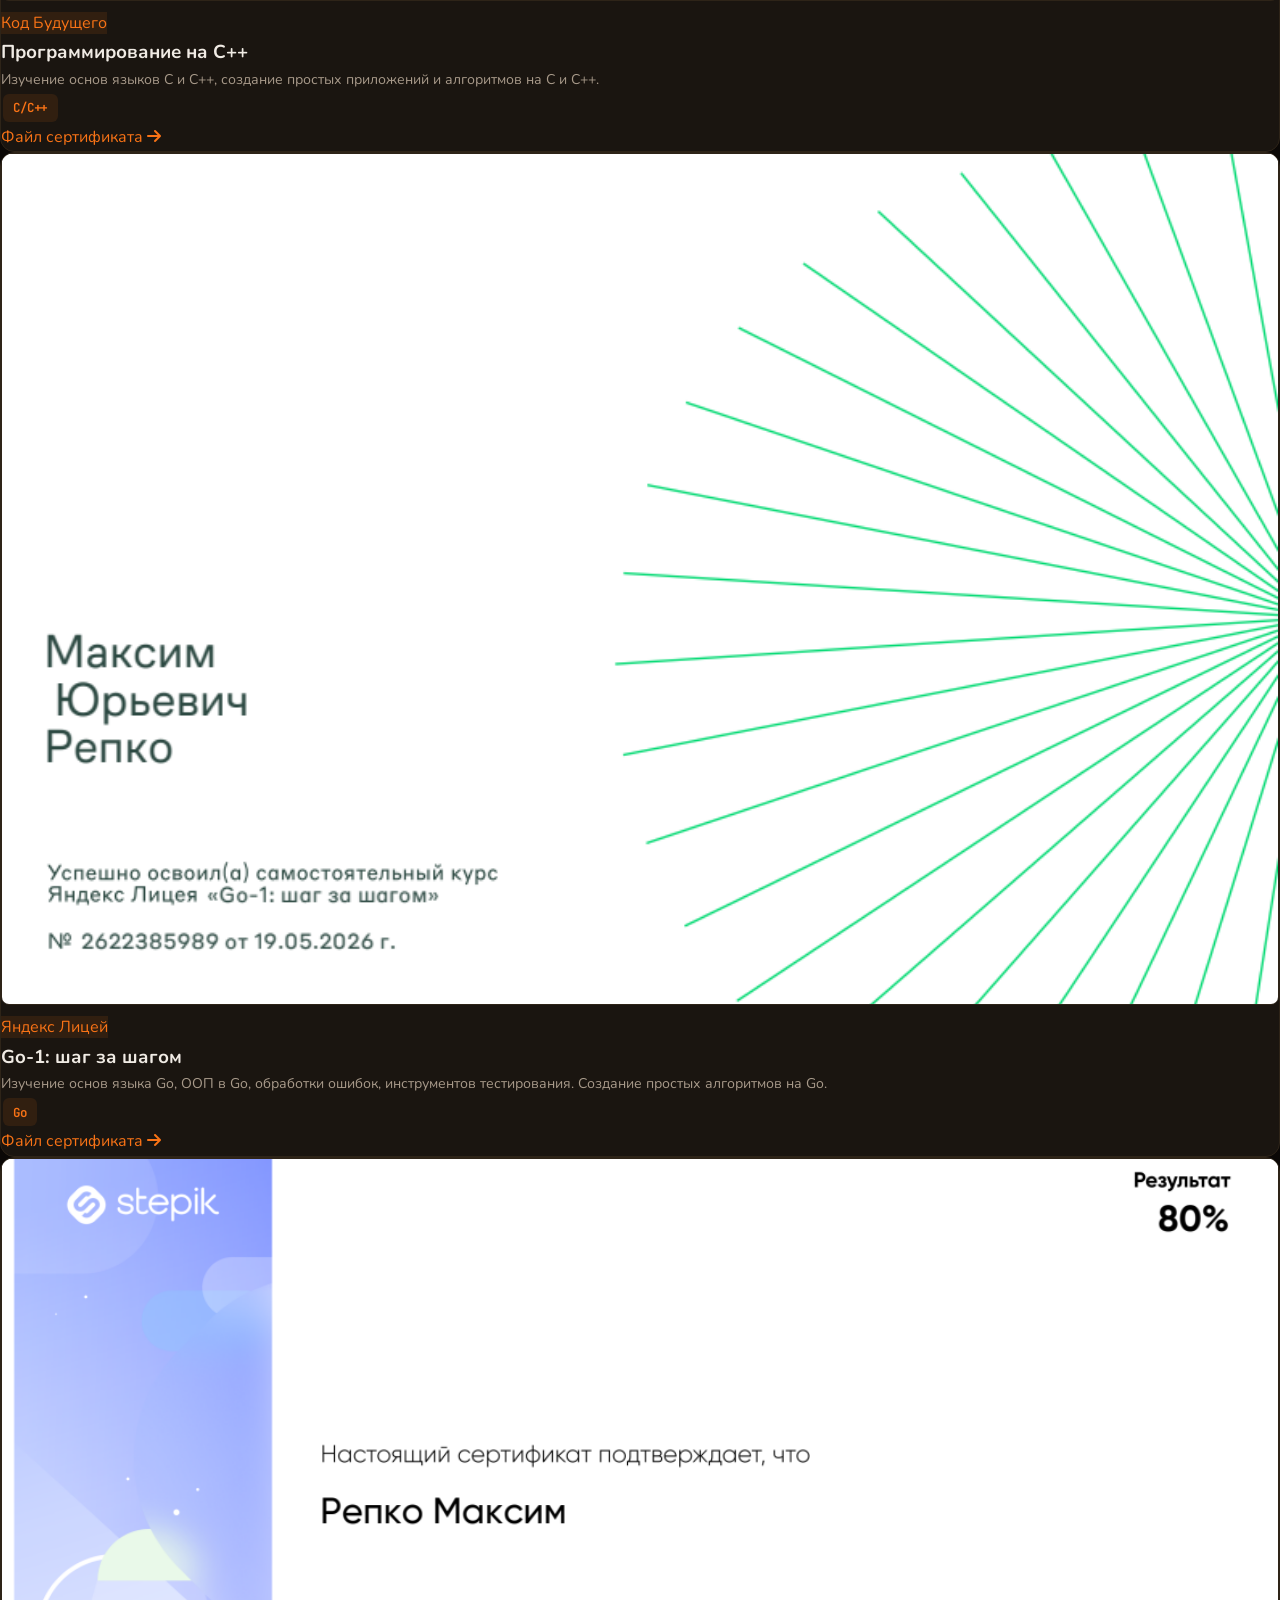
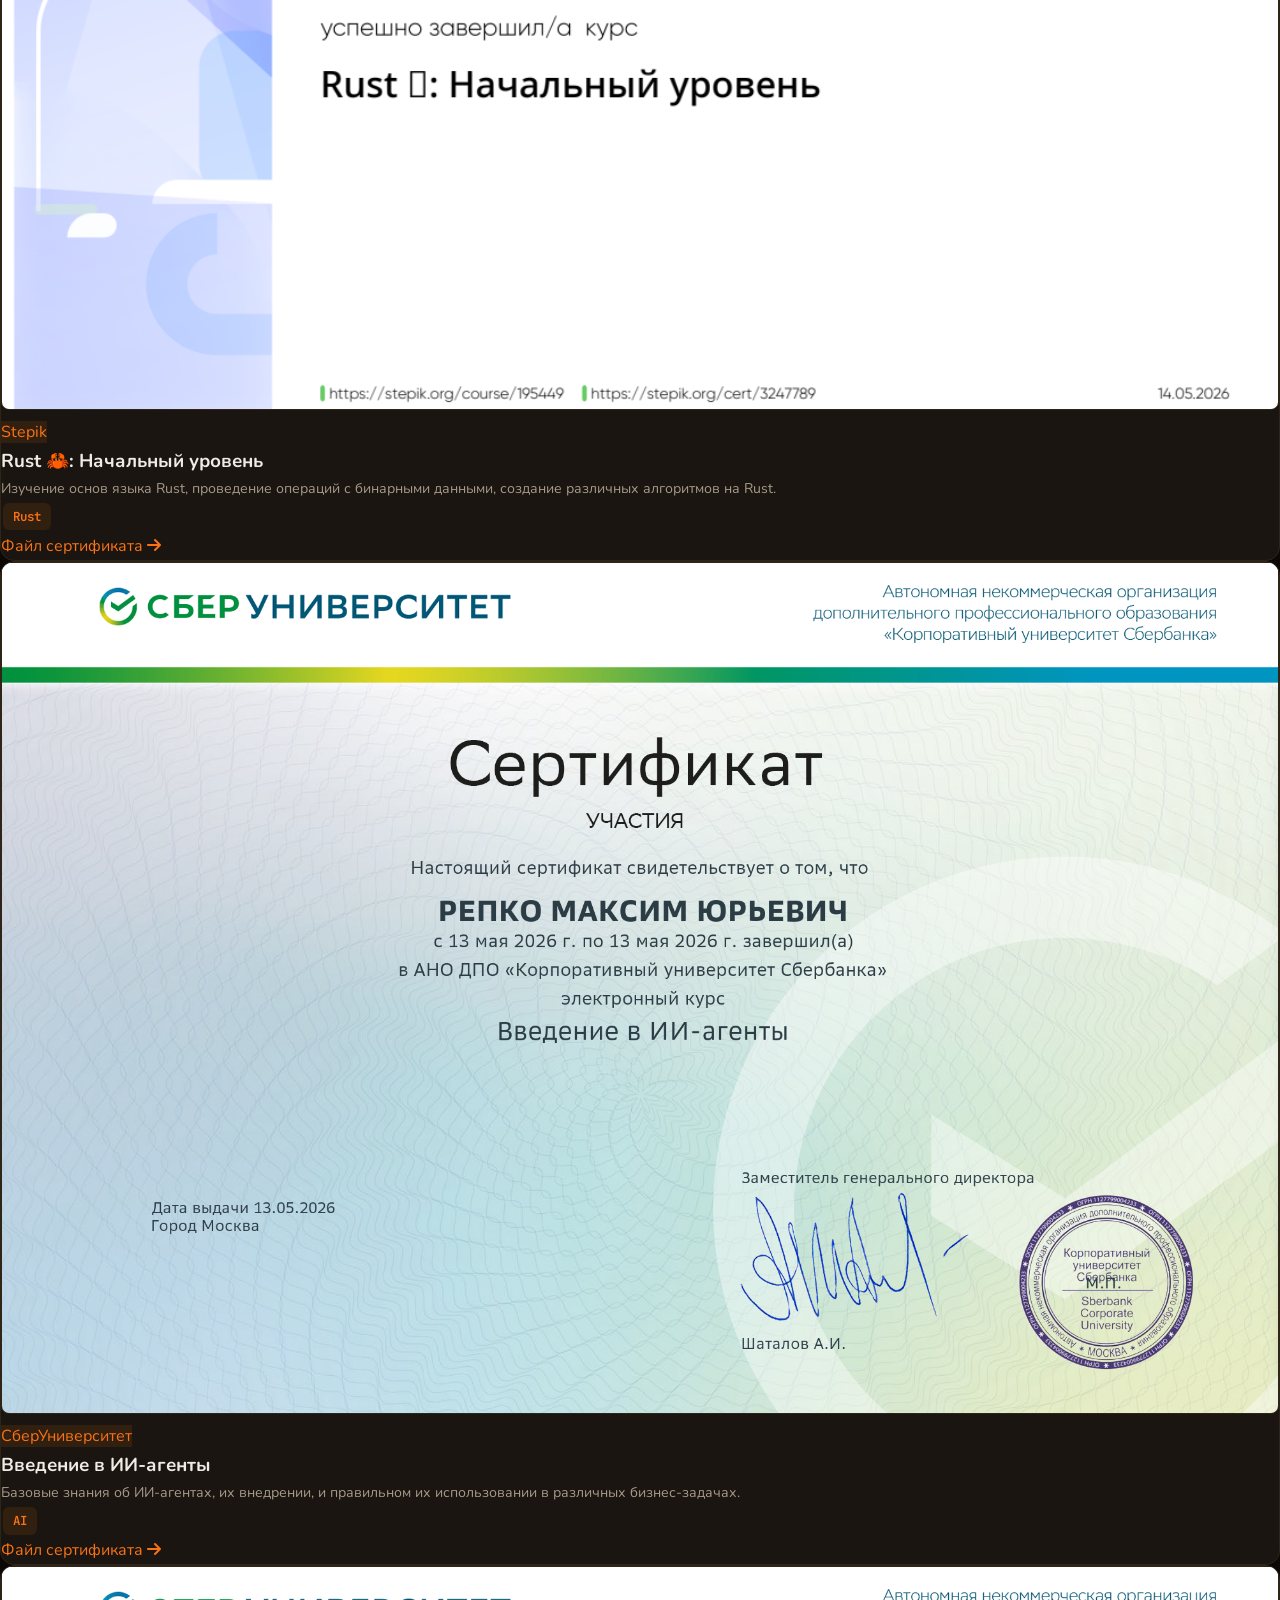
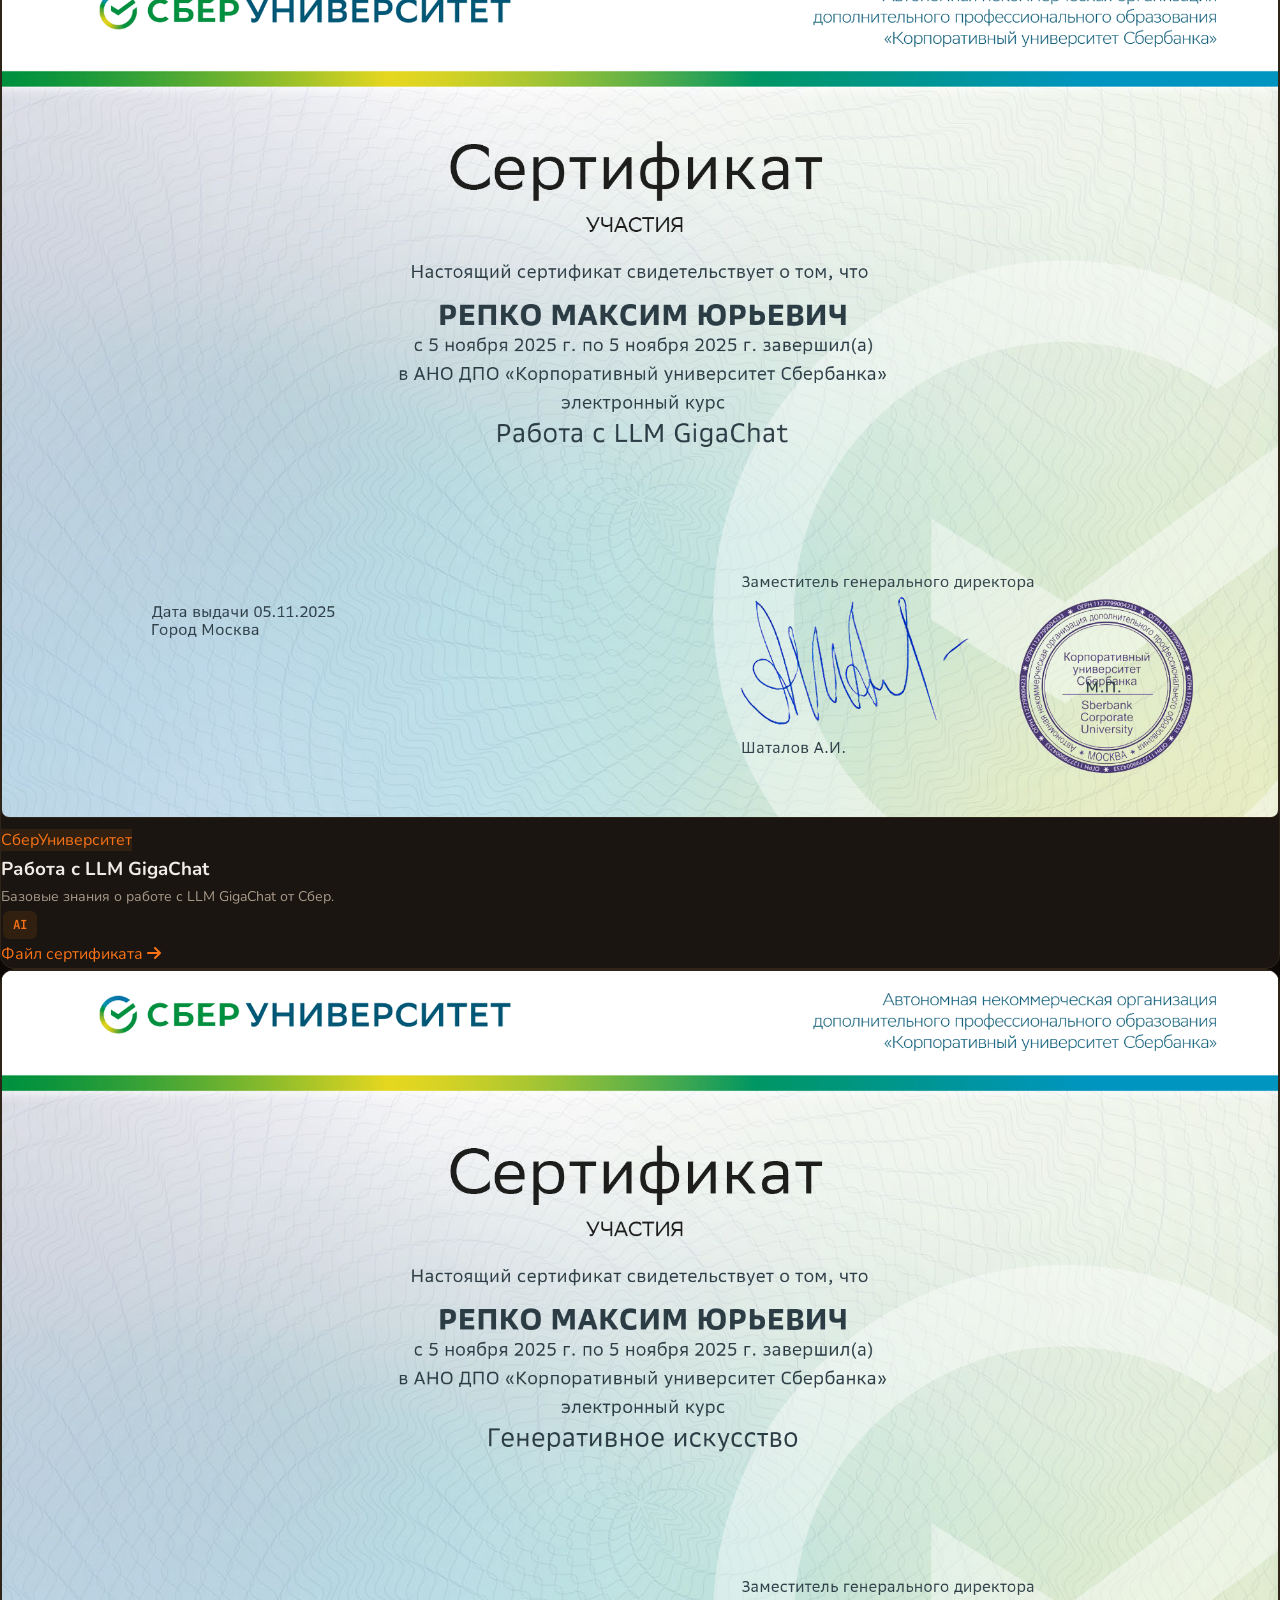
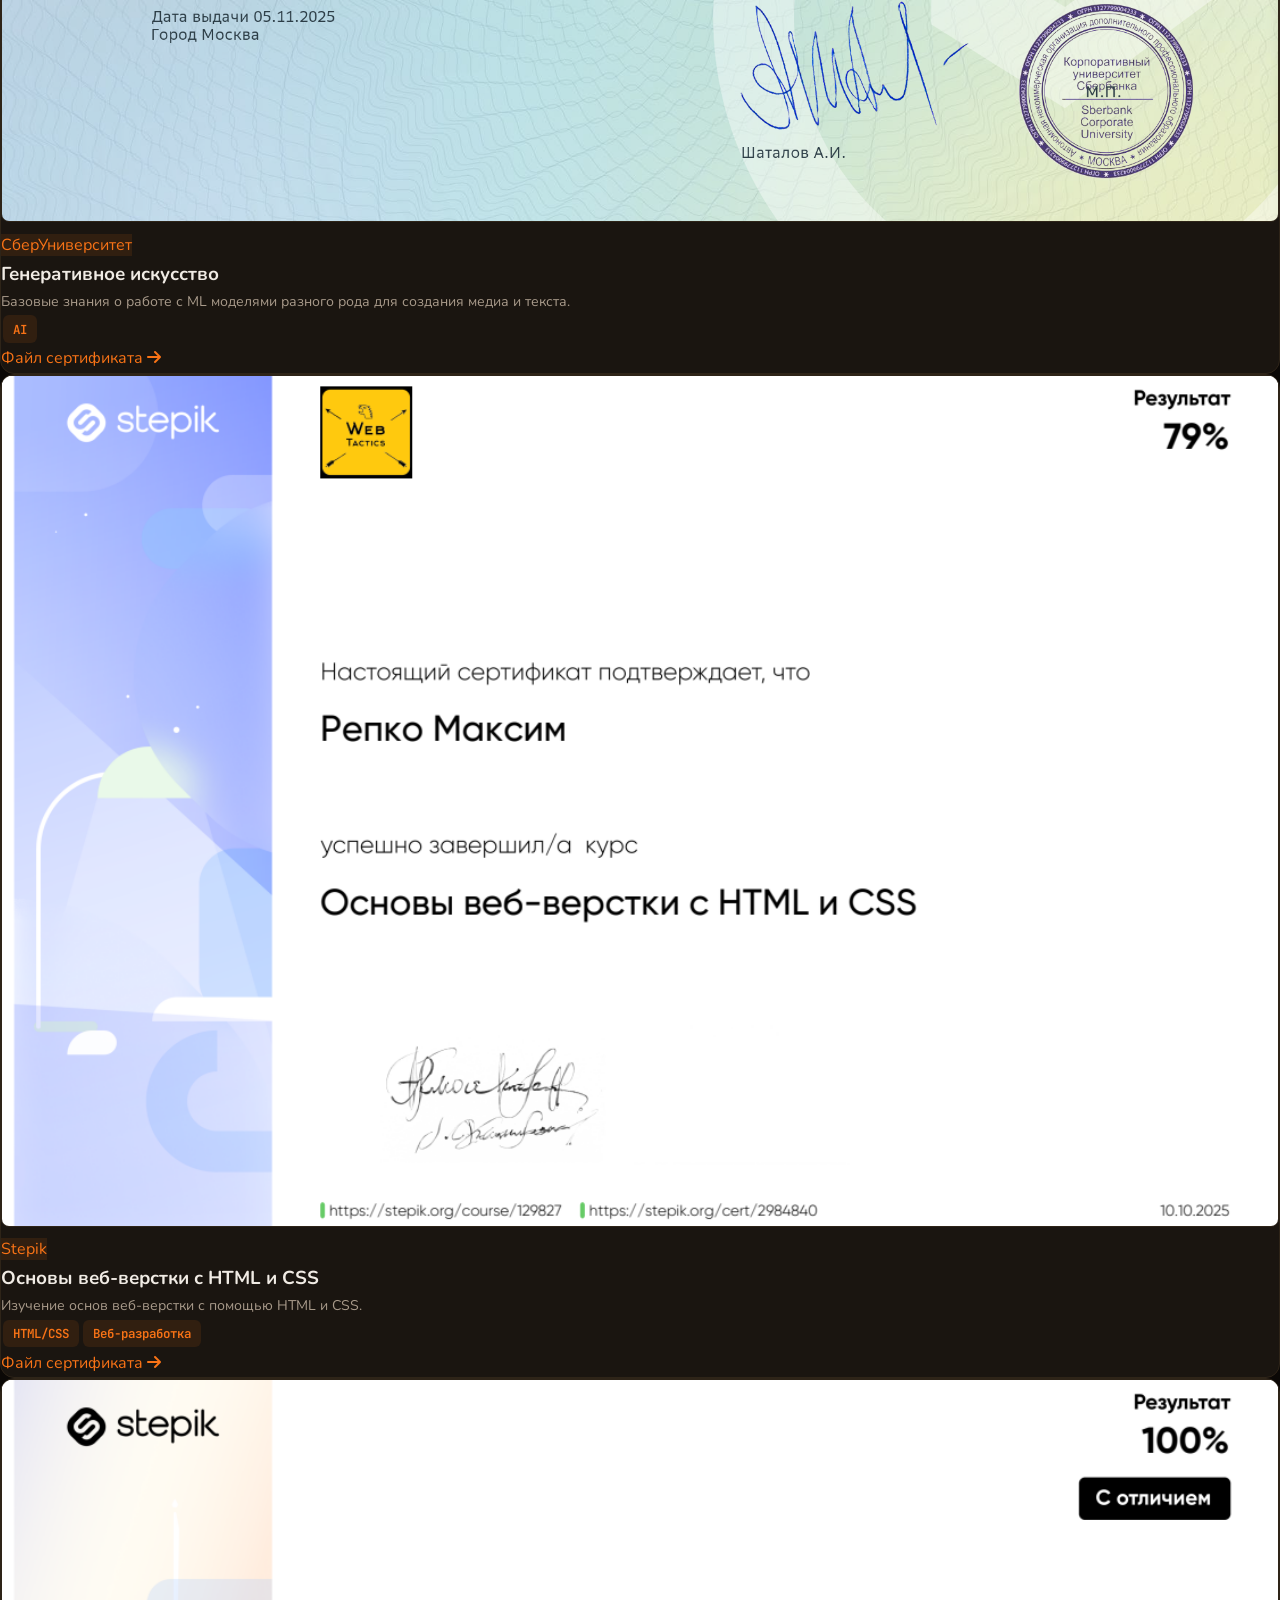
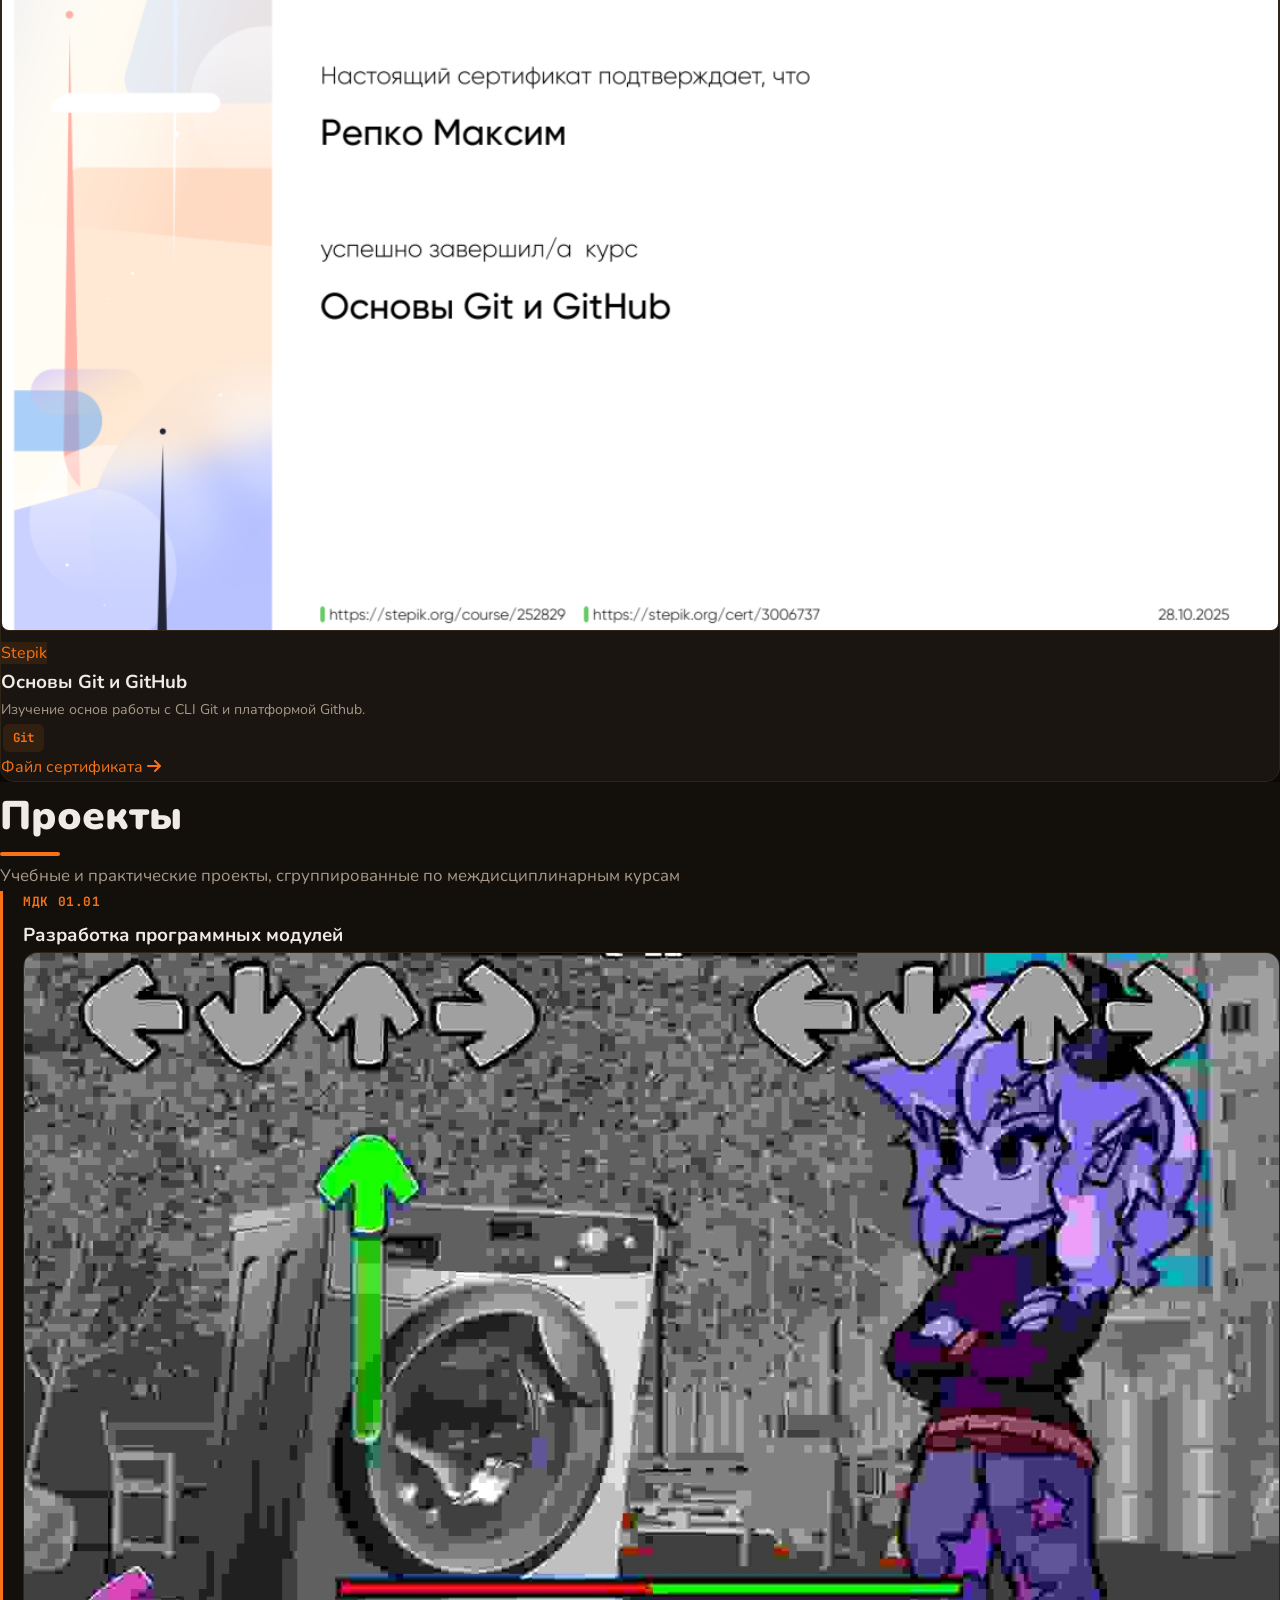
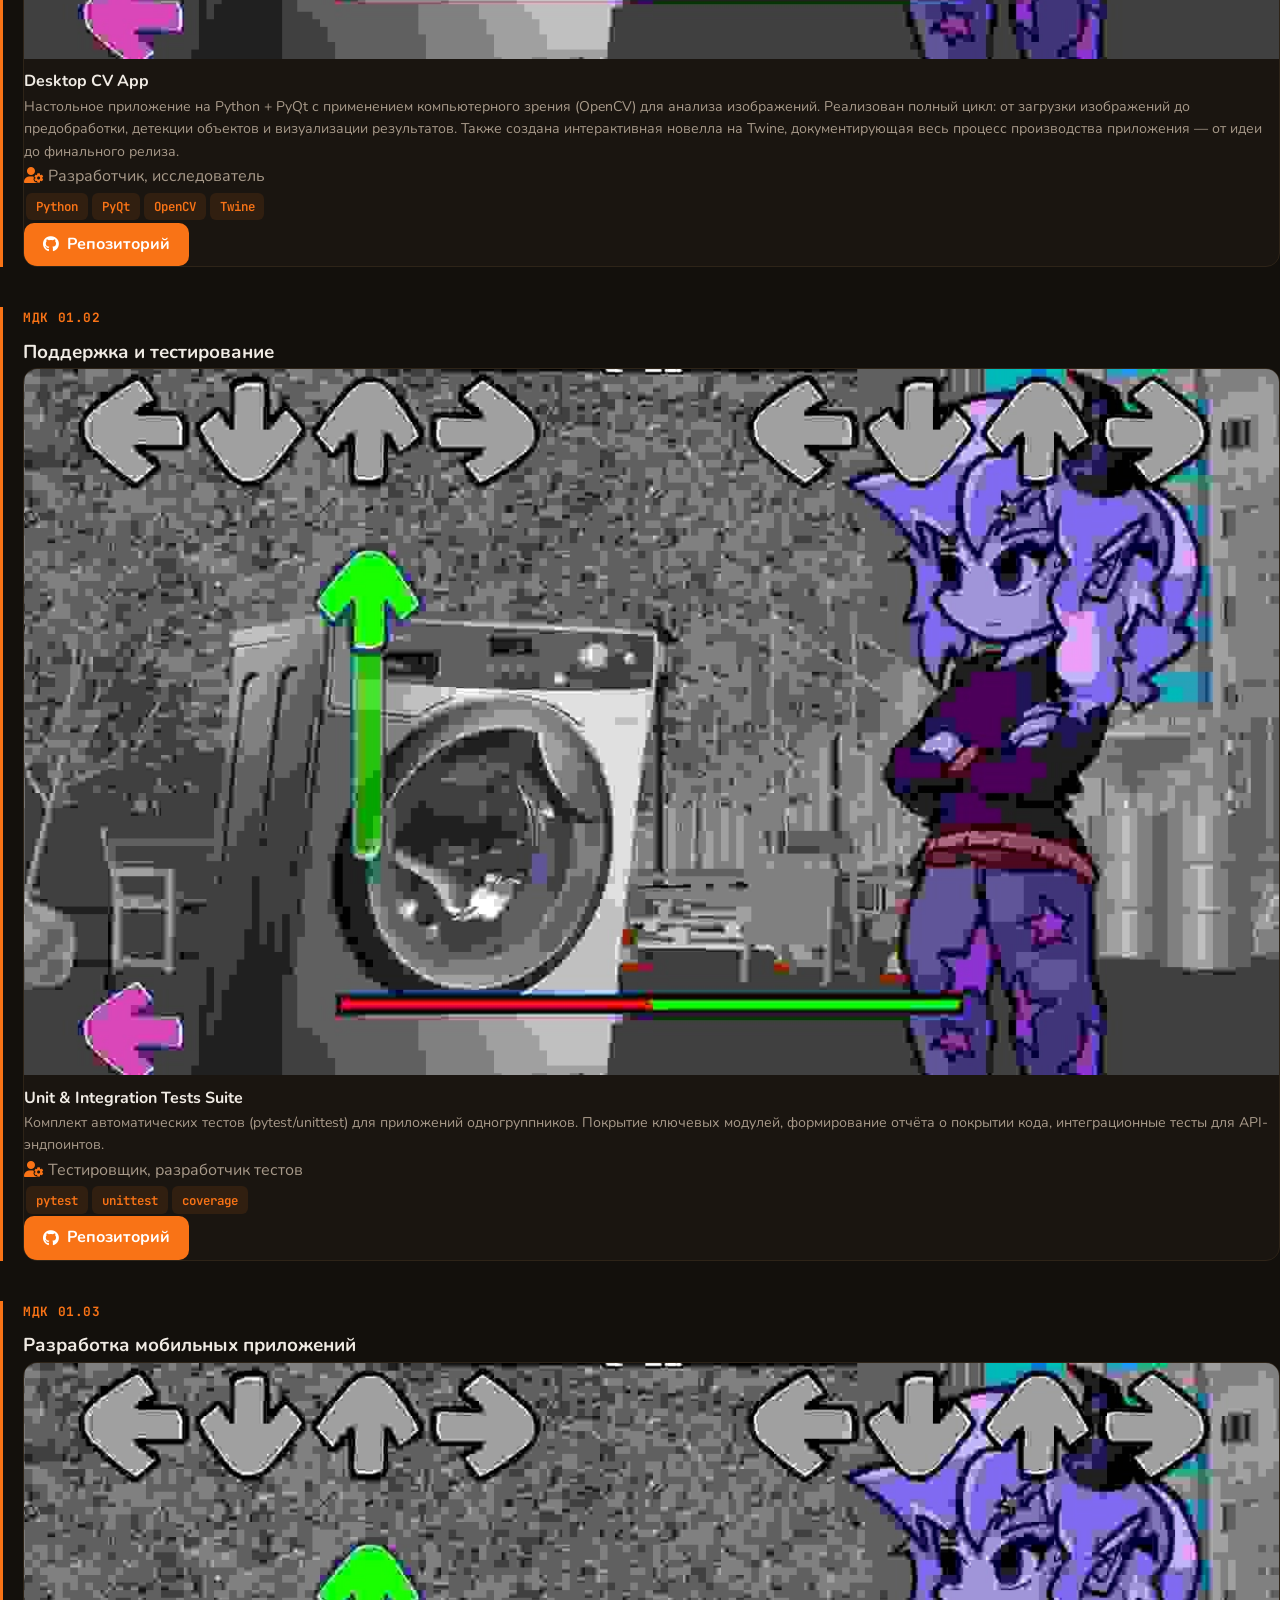
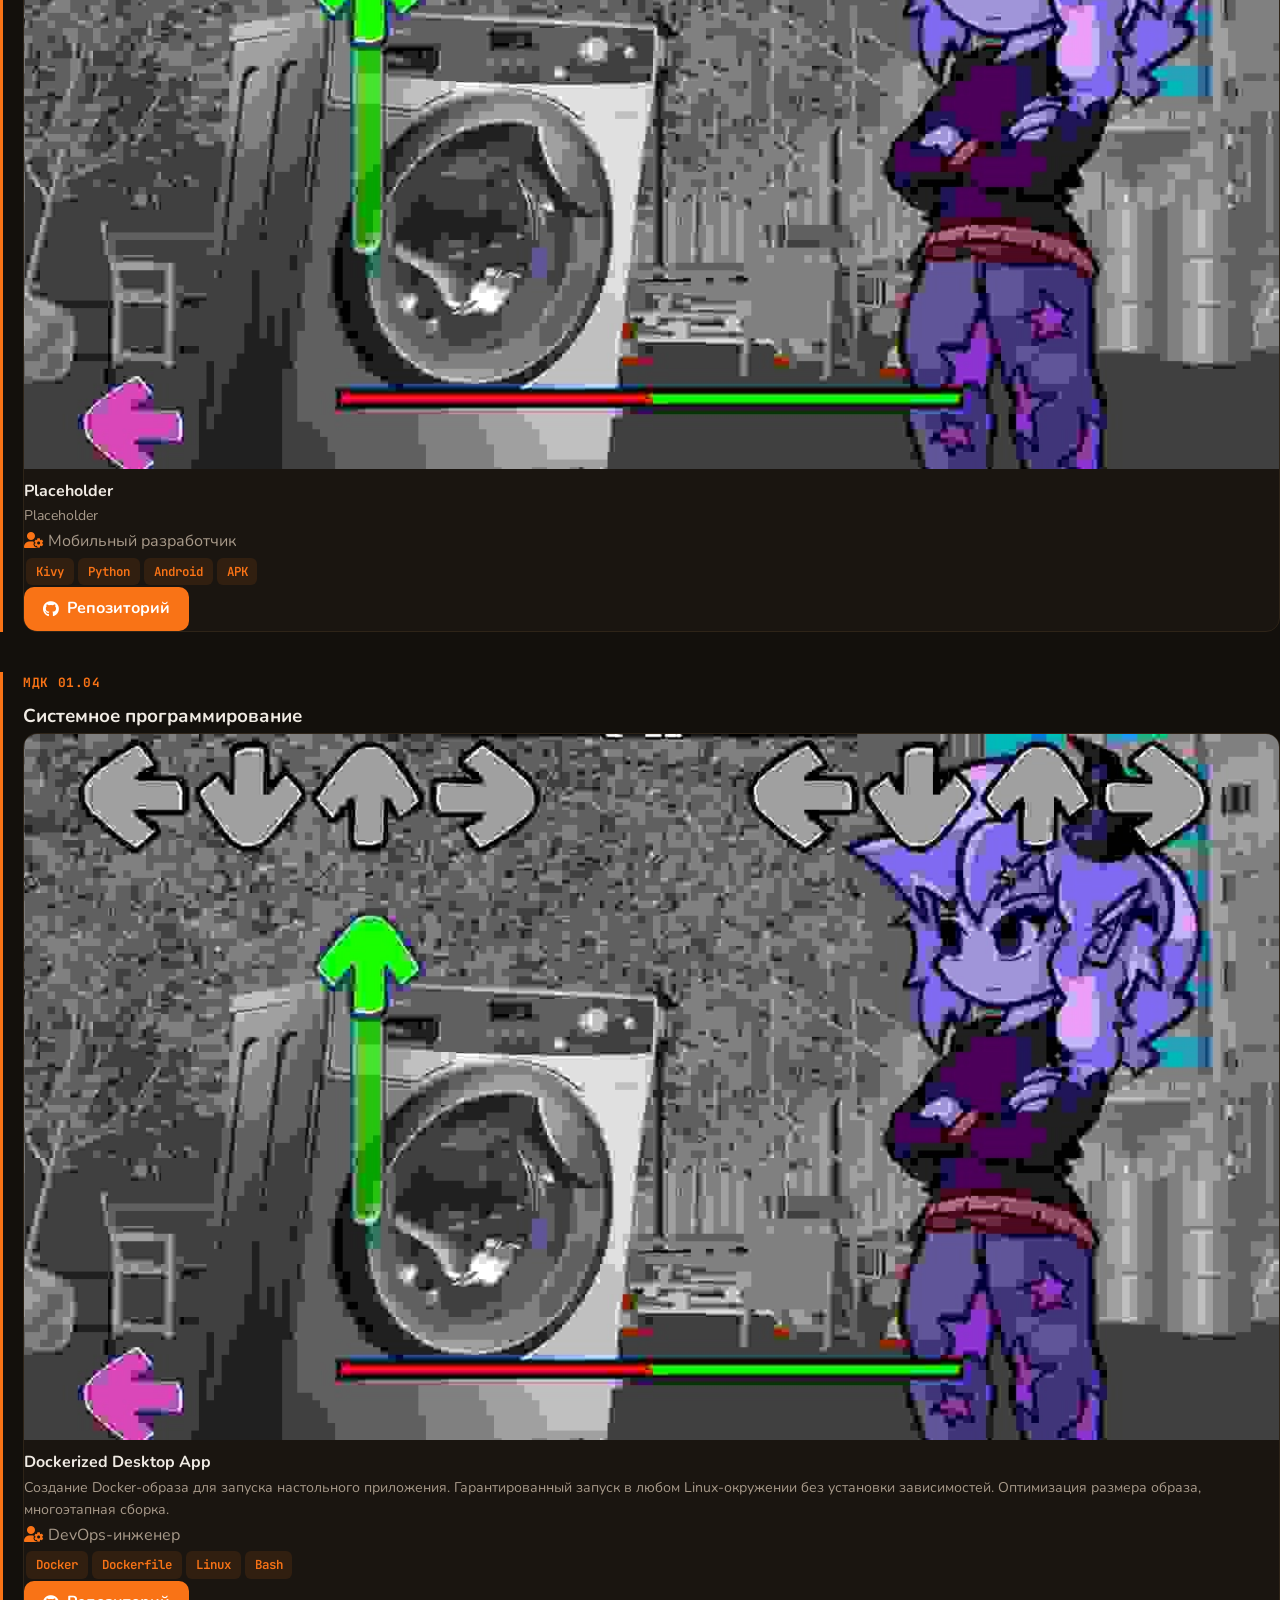
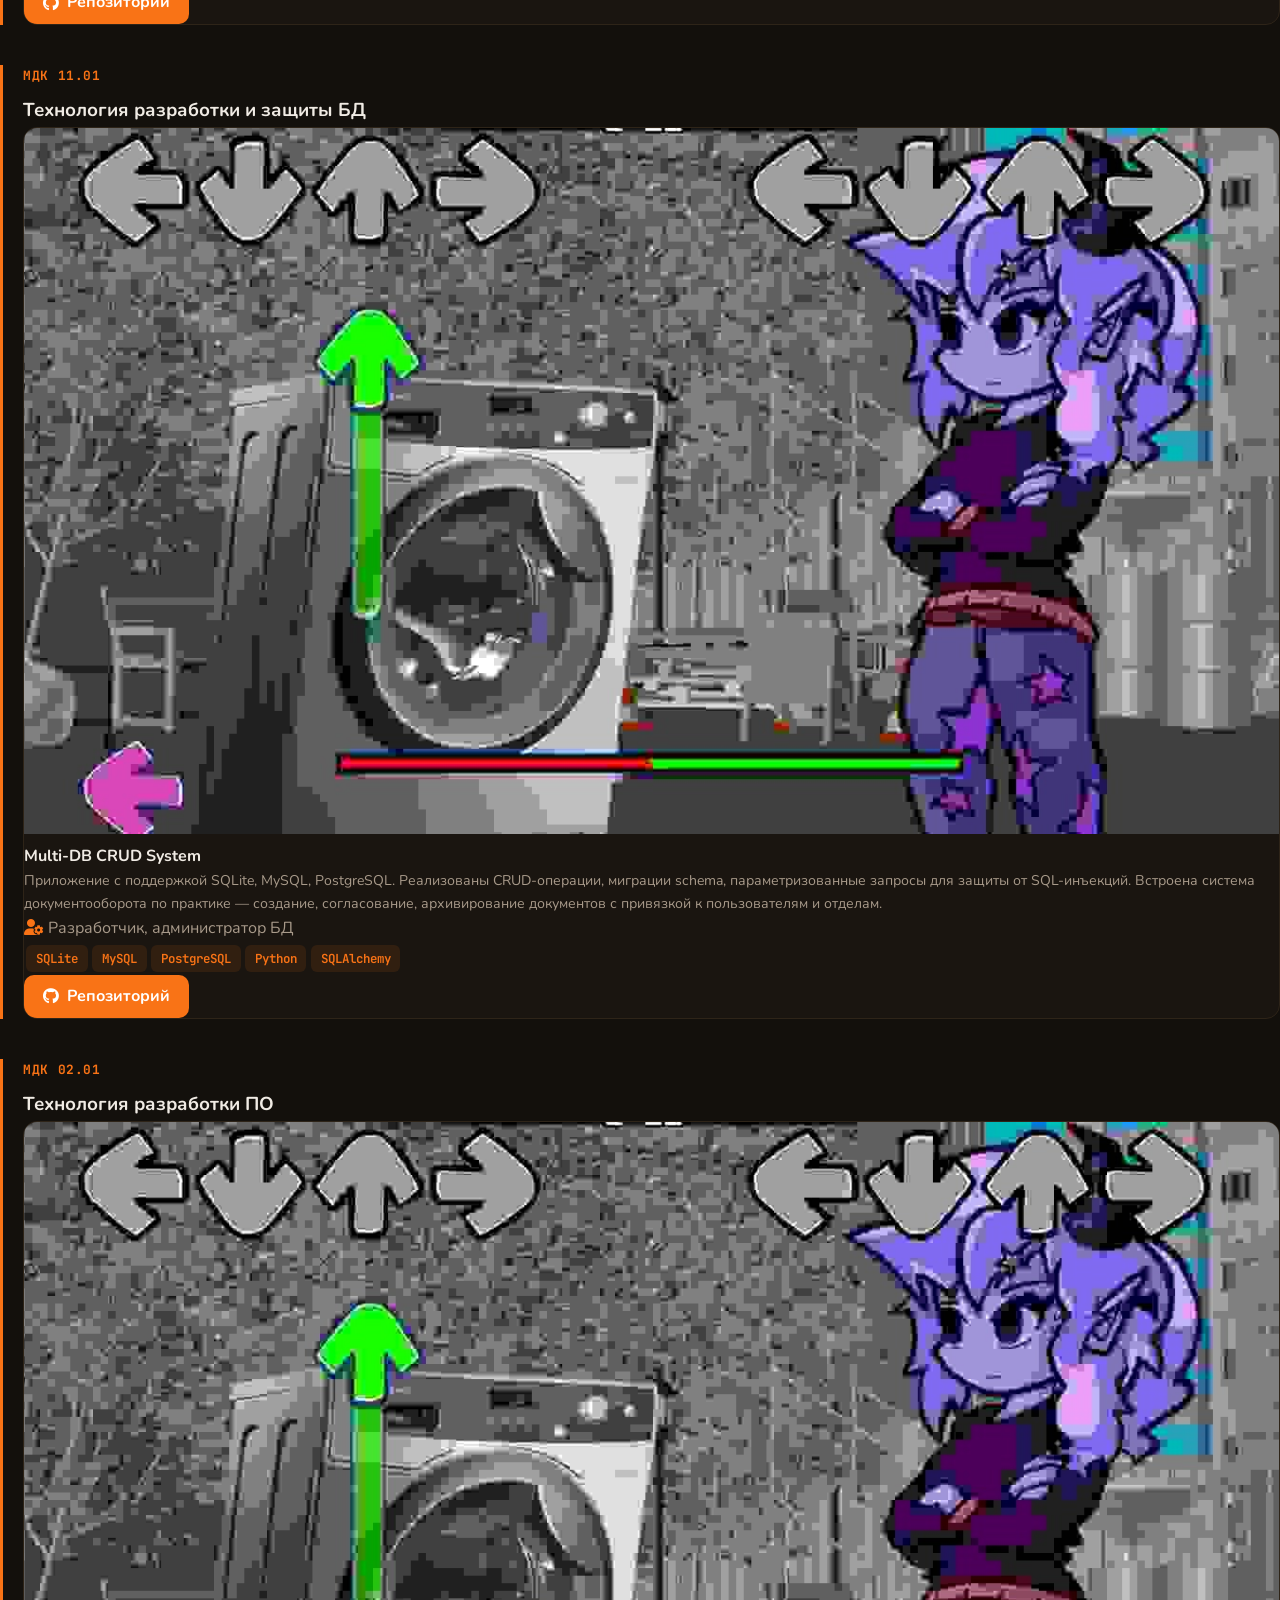
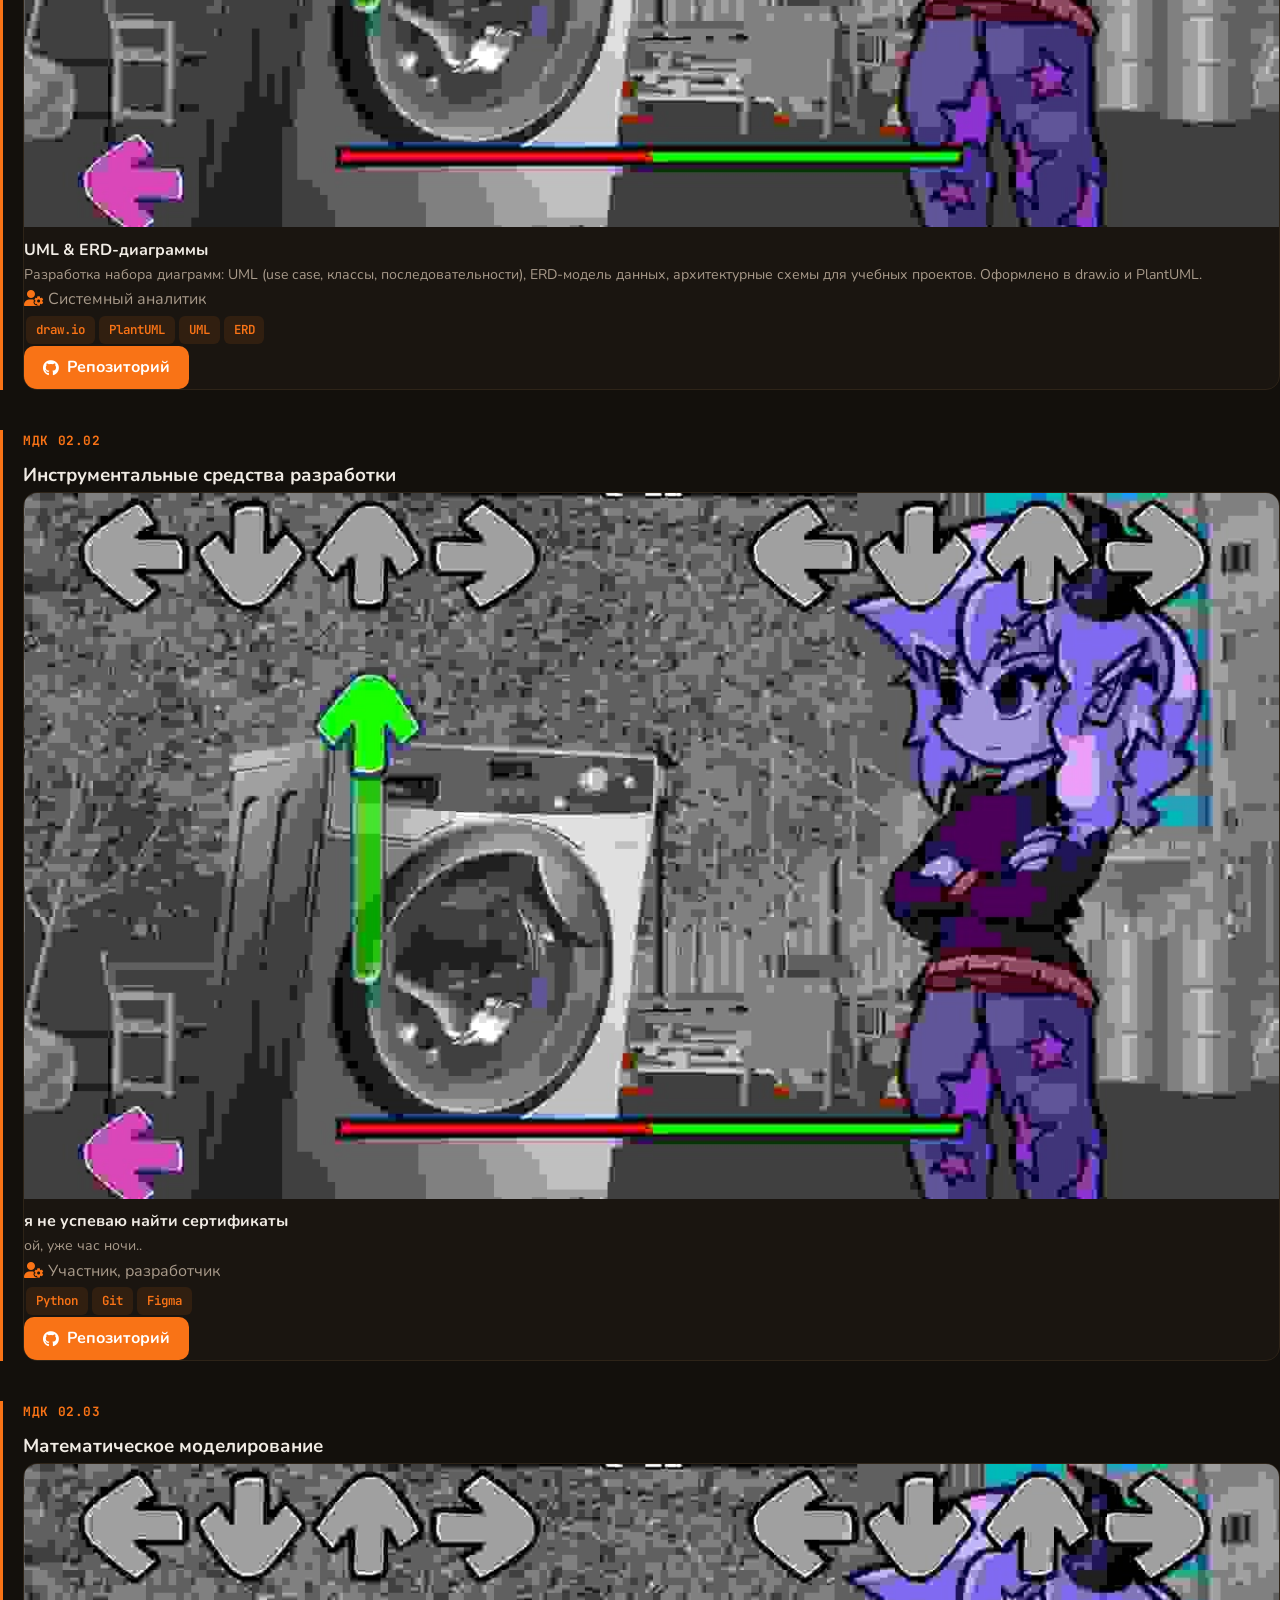
==== commit d60faa2b: "istg can it just work" ====
--- a/index.html
+++ b/index.html
@@ -31,7 +31,7 @@
                 },
             };
         </script>
-        <script defer src="Website-data/js/script.js"></script>
+        <script defer src="website-data/js/script.js"></script>
     </head>
     <body>
         <div class="bg-blobs">
